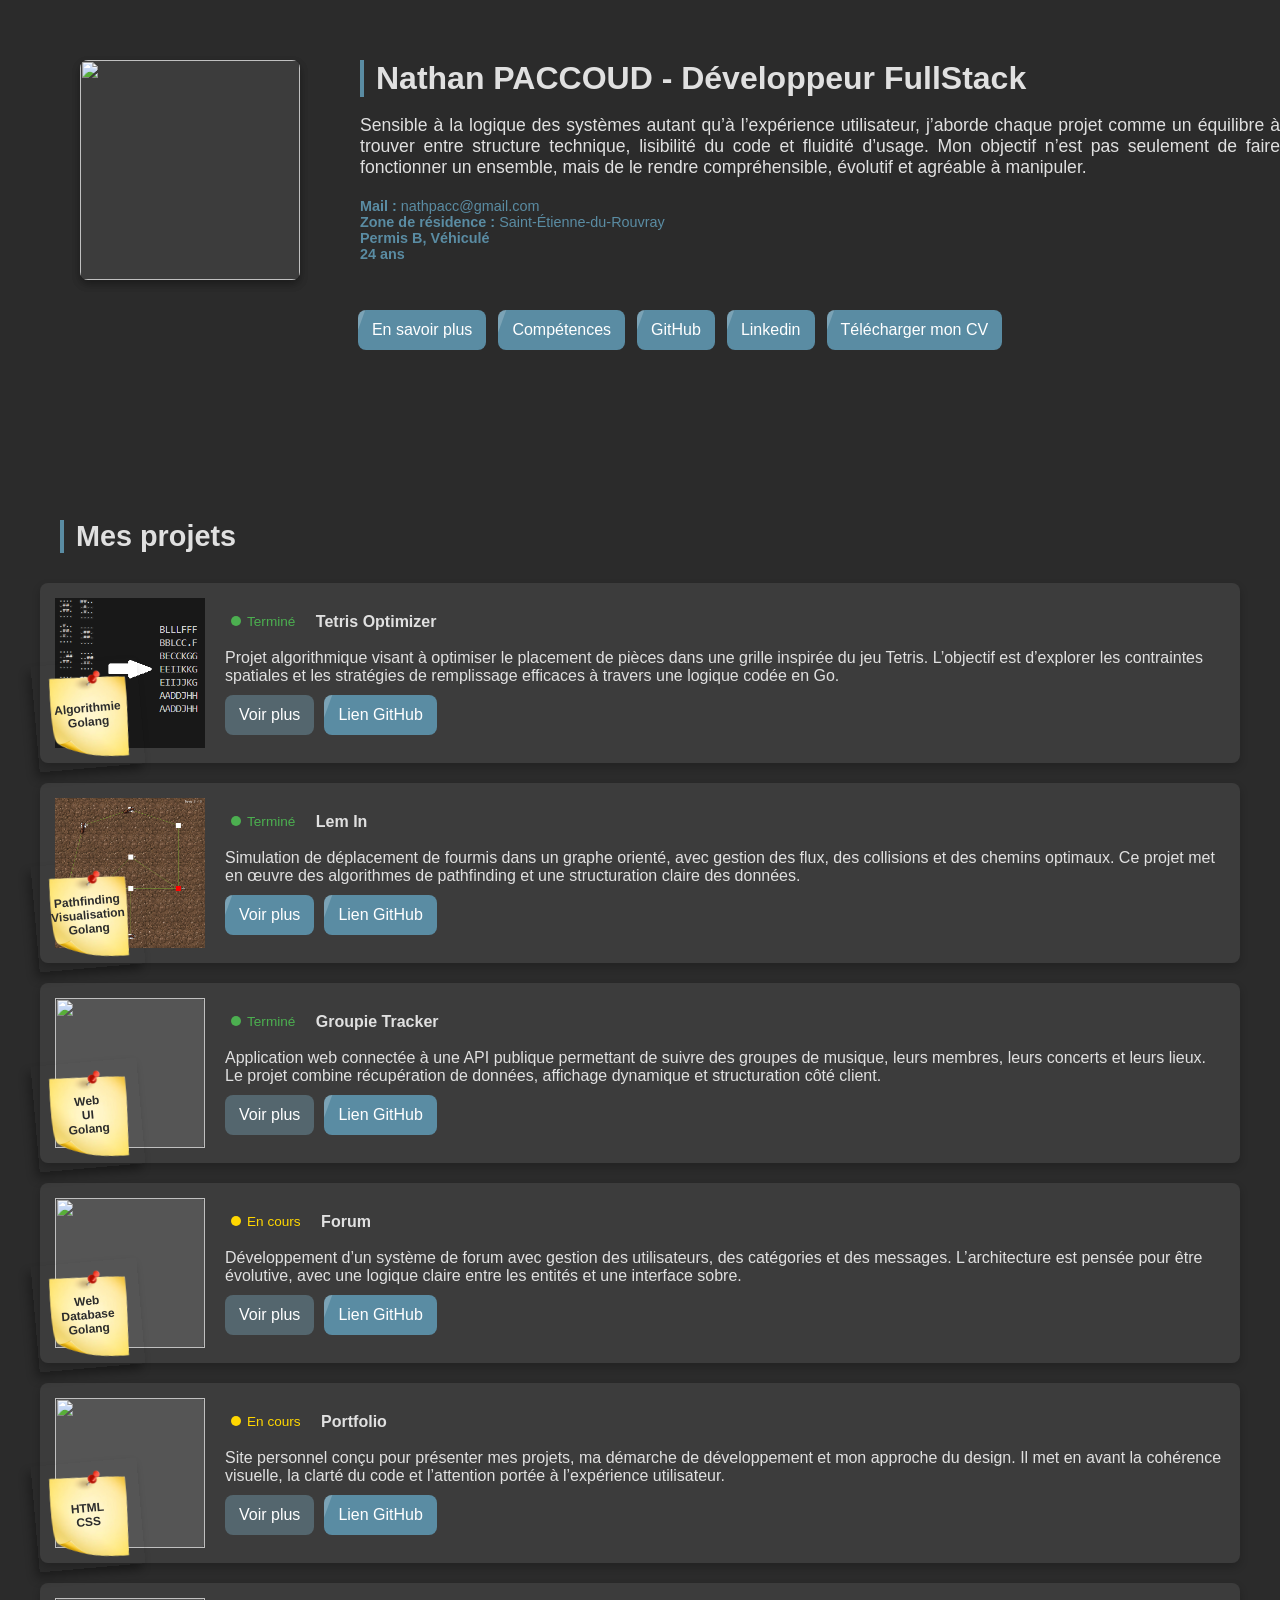
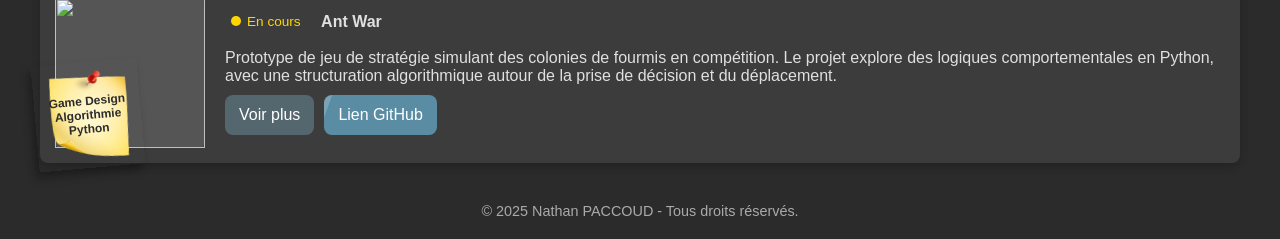
==== index.html @ f205e975 "Mooving index in root" ====
<!DOCTYPE html>
<html lang="fr">
<head>
  <meta charset="UTF-8" />
  <title>Portfolio</title>
  <link rel="stylesheet" href="static/styles/main.css" />
</head>
<body>
  <section class="presentation">
  <div class="presentation-container">
    <div class="photo"><img class="photo" src="static/assets/photo_profil.png"/></div>

    <div class="intro">
      <h1 class="intro-title">Nathan PACCOUD - Développeur FullStack</h1>
      <p class="intro-description"> Sensible à la logique des systèmes autant qu’à l’expérience utilisateur, j’aborde chaque projet comme un équilibre à trouver entre structure technique, lisibilité du code et fluidité d’usage. Mon objectif n’est pas seulement de faire fonctionner un ensemble, mais de le rendre compréhensible, évolutif et agréable à manipuler. </p>
    <div class="contact">
        <p><b>Mail :</b> nathpacc@gmail.com</p>
        <p><b>Zone de résidence :</b> Saint-Étienne-du-Rouvray</p>
        <p><b>Permis B, Véhiculé</b></p>
        <p><b>24 ans</b></p>
    </div>
    </div>
  </div>
  <div class="btn-group">
        <a href="templates/aboutme.html" class="nav-btn">En savoir plus</a>
        <a href="templates/skills.html" class="nav-btn">Compétences</a>
        <a href="https://github.com/NathPacc" class="github-btn" target="_blank">GitHub</a>
        <a href="https://www.linkedin.com/in/nathan-paccoud-96032936b" class="github-btn" target="_blank">Linkedin</a>
        <a href="static/assets/CV.pdf" download="CV-Nathan-PACCOUD.pdf" class="cv-btn" target="_blank">Télécharger mon CV</a>
      </div>
</section>

  <section class="project-list">
    <h2 class="section-title">Mes projets</h2>
    <div class="project-card">
      
      <div class="illustration">
        <img class="image" src="static/assets/tetris-optimizer.png"/>
        <div class="tag-note">
          <span class="tag"><b>Algorithmie</b></span>
          <span class="tag"><b>Golang</b></span>
        </div>
      </div>
      <div class="right-part">
        <div class="description">
          <span class="status-label finished">
            <span class="status-dot"></span> Terminé
          </span>
          <a class="title"><b>Tetris Optimizer</b></a><br><br>
          <a>Projet algorithmique visant à optimiser le placement de pièces dans une grille inspirée du jeu Tetris. L’objectif est d’explorer les contraintes spatiales et les stratégies de remplissage efficaces à travers une logique codée en Go.</a>
        </div>
        <div class="actions">
          <a href="templates/projects/tetris-optimizer.html" class="voir-plus disabled">Voir plus</a>
          <a href="#" class="github-link">Lien GitHub</a>
        </div>
      </div>
    </div>

    <div class="project-card">
      <div class="illustration">
        <img class="image" src="static/assets/lem-in.png"/>
        <div class="tag-note">
          <span class="tag"><b>Pathfinding</b></span>
          <span class="tag"><b>Visualisation</b></span>
          <span class="tag"><b>Golang</b></span>
        </div>
      </div>
      <div class="right-part">
        <div class="description">
          <span class="status-label finished">
            <span class="status-dot"></span> Terminé
          </span>
          <a class="title"><b>Lem In</b></a><br><br>
          <a>Simulation de déplacement de fourmis dans un graphe orienté, avec gestion des flux, des collisions et des chemins optimaux. Ce projet met en œuvre des algorithmes de pathfinding et une structuration claire des données.</a>
        </div>
        <div class="actions">
          <a href="templates/projects/lem-in.html" class="voir-plus">Voir plus</a>
          <a href="#" class="github-link">Lien GitHub</a>
        </div>
      </div>
    </div>

    <div class="project-card">
      <div class="illustration">
        <img class="image" src="static/assets/.png"/>
        <div class="tag-note">
          <span class="tag"><b>Web</b></span>
          <span class="tag"><b>UI</b></span>
          <span class="tag"><b>Golang</b></span>
        </div>
      </div>
      <div class="right-part">
        <div class="description">
          <span class="status-label finished">
            <span class="status-dot"></span> Terminé
          </span>
          <a class="title"><b>Groupie Tracker</b></a><br><br>
          <a>Application web connectée à une API publique permettant de suivre des groupes de musique, leurs membres, leurs concerts et leurs lieux. Le projet combine récupération de données, affichage dynamique et structuration côté client.</a>
        </div>
        <div class="actions">
          <a href="templates/projects/groupie-tracker.html" class="voir-plus disabled">Voir plus</a>
          <a href="#" class="github-link">Lien GitHub</a>
        </div>
      </div>
    </div>

    <div class="project-card">
      <div class="illustration">
        <img class="image" src="static/assets/.png"/>
        <div class="tag-note">
          <span class="tag"><b>Web</b></span>
          <span class="tag"><b>Database</b></span>
          <span class="tag"><b>Golang</b></span>
        </div>
      </div>
      <div class="right-part">
        <div class="description">
          <span class="status-label in-progress">
            <span class="status-dot"></span> En cours
          </span>
          <a class="title"><b>Forum</b></a><br><br>
          <a>Développement d’un système de forum avec gestion des utilisateurs, des catégories et des messages. L’architecture est pensée pour être évolutive, avec une logique claire entre les entités et une interface sobre.</a>
        </div>
        <div class="actions">
          <a href="templates/projects/forum.html" class="voir-plus disabled">Voir plus</a>
          <a href="#" class="github-link">Lien GitHub</a>
        </div>
      </div>
    </div>

    <div class="project-card">
      <div class="illustration">
        <img class="image" src="static/assets/.png"/>
        <div class="tag-note">
          <span class="tag"><b>HTML</b></span>
          <span class="tag"><b>CSS</b></span>
        </div>
      </div>
      <div class="right-part">
        <div class="description">
          <span class="status-label in-progress">
            <span class="status-dot"></span> En cours
          </span>
          <a class="title"><b>Portfolio</b></a><br><br>
          <a>Site personnel conçu pour présenter mes projets, ma démarche de développement et mon approche du design. Il met en avant la cohérence visuelle, la clarté du code et l’attention portée à l’expérience utilisateur.</a>
        </div>
        <div class="actions">
          <a href="templates/projects/forum.html" class="voir-plus disabled">Voir plus</a>
          <a href="#" class="github-link">Lien GitHub</a>
        </div>
      </div>
    </div>

    <div class="project-card">
      <div class="illustration">
        <img class="image" src="static/assets/.png"/>
        <div class="tag-note">
          <span class="tag"><b>Game Design</b></span>
          <span class="tag"><b>Algorithmie</b></span>
          <span class="tag"><b>Python</b></span>
        </div>
      </div>
      <div class="right-part">
        <div class="description">
          <span class="status-label in-progress">
            <span class="status-dot"></span> En cours
          </span>
          <a class="title"><b>Ant War</b></a><br><br>
          <a>Prototype de jeu de stratégie simulant des colonies de fourmis en compétition. Le projet explore des logiques comportementales en Python, avec une structuration algorithmique autour de la prise de décision et du déplacement.</a>
        </div>
        <div class="actions">
          <a href="templates/projects/ant-war.html" class="voir-plus disabled">Voir plus</a>
          <a href="#" class="github-link">Lien GitHub</a>
        </div>
      </div>
    </div>

  </section>
</body>
<script>
    document.querySelectorAll('.voir-plus.disabled').forEach(btn => {
    btn.addEventListener('click', e => e.preventDefault());
  });
</script>
</html>

  <footer>
    <p>© 2025 Nathan PACCOUD - Tous droits réservés.</p>
  </footer>
---- static/styles/main.css ----
:root {
  --bg-main: #2b2b2b;
  --bg-card: #3c3c3c;
  --text-main: #e0e0e0;
  --accent: #5a8ca3;
  --accent-hover: #4a7b91;
  --note-yellow: #fdf6a3;
  --shadow: rgba(0, 0, 0, 0.2);
  --radius: 8px;
  --font-main: 'Inter', sans-serif;
}

body {
  margin: 0;
  font-family: var(--font-main);
  background-color: var(--bg-main);
  color: var(--text-main);
}

/* Présentation */
.presentation {
  width: 100%;
  background-color: var(--bg-main);
  padding: 60px 40px;
}

.presentation-container {
  max-width: 1200px;
  margin: auto;
  display: flex;
  gap: 60px;
  align-items: flex-start;
  flex-wrap: wrap;
}

.photo {
  width: 220px;
  height: 220px;
  background-color: var(--bg-card);
  border-radius: var(--radius);
  box-shadow: 0 4px 8px var(--shadow);
  display: flex;
  align-items: center;
  justify-content: center;
  font-weight: 600;
  color: var(--text-main);
  flex-shrink: 0;
}

.intro {
  flex: 1;
  min-width: 300px;
}

.intro-title {
  margin-top: 0;
  font-size: 2rem;
  margin-bottom: 10px;
  border-left: 4px solid var(--accent);
  padding-left: 12px;
  color: var(--text-main);
}

.intro-description {
  font-size: 1.1rem;
  margin-bottom: 20px;
  color: var(--text-main);
  text-align: justify;
}

.contact{
  font-size: 0.9rem;
  width: 75%;
  color: var(--accent);
  display: flex;
  flex-direction: column;
  justify-content: space-between;
  gap: 0;
}

.contact p{
  margin: 0;
}

.btn-group {
  display: flex;
  flex-wrap: wrap;
  gap: 12px;
  padding: 30px;
  justify-content: center;
}

/* Boutons */
.nav-btn,
.github-btn,
.cv-btn,
.voir-plus,
.github-link,
.home {
  display: inline-flex;
  align-items: center;
  justify-content: center;
  height: 40px;
  padding: 0 14px;
  background-color: var(--accent);
  color: white;
  text-decoration: none;
  border-radius: var(--radius);
  font-weight: 500;
  box-sizing: border-box;
  overflow: hidden;
  transition: background-color 0.3s ease;
  position: relative;
}

/* Effet de brillance */
.nav-btn::after,
.github-btn::after,
.cv-btn::after,
.voir-plus::after,
.github-link::after,
.home::after {
  content: "";
  position: absolute;
  top: 0;
  left: -100%;
  width: 100%;
  height: 100%;
  background: rgba(255,255,255,0.2);
  transform: skewX(-20deg);
  transition: left 0.4s ease;
}

.nav-btn:hover::after,
.github-btn:hover::after,
.cv-btn:hover::after,
.voir-plus:hover::after,
.github-link:hover::after,
.home:hover::after {
  left: 100%;
}

.nav-btn:hover,
.github-btn:hover,
.cv-btn:hover,
.voir-plus:hover,
.github-link:hover,
.home:hover {
  background-color: var(--accent-hover);
}

/* Bouton retour */
.home {
  position: absolute;
  top: 10px; /* décalé du haut */
  left: -10px;
  z-index: 10;
  height: 35px;
  padding: 8px 14px;
  background-color: #5a8ca3; /* bleu-gris doux */
  color: white;
  text-decoration: none;
  align-items: center;
  line-height: 1; 
  border-radius: 8px;
  font-weight: 500;
  text-align: center;
  box-sizing: border-box;
  overflow: hidden;
  transition: background-color 0.3s ease;
}

/* Liste de projets */
.project-list {
  display: flex;
  flex-direction: column;
  gap: 20px;
  margin: 40px;
}

/* Carte projet */
.project-card {
  background-color: var(--bg-card);
  box-shadow: 0 4px 8px var(--shadow);
  border-radius: var(--radius);
  display: flex;
  padding: 15px;
  gap: 20px;
  align-items: center;
  position: relative;
  transition: transform 0.3s ease, box-shadow 0.3s ease;
}

.project-card:hover {
  transform: translateY(-4px);
  box-shadow: 0 6px 12px var(--shadow);
}

.illustration {
  width: 150px;
  height: 150px;
  border-radius: 6px;
  overflow: visible;
  position: relative;
  background-color: #555;
  flex-shrink: 0;
}

.image {
  width: 100%;
  height: 100%;
  object-fit: cover;
}

.right-part {
  display: flex;
  flex-direction: column;
  gap: 10px;
  flex: 1;
}

.actions {
  display: flex;
  gap: 10px;
}

/* Sticky note */
.tag-note {
  position: absolute;
  bottom: -20px;
  left: -20px;
  width: 90px;
  height: 90px;
  background-image: url('../assets/postit.png');
  background-size: cover;
  background-repeat: no-repeat;
  padding: 8px;
  font-size: 0.75rem;
  box-shadow: -4px 6px 10px rgba(0,0,0,0.3);
  transform: rotateZ(-5deg);
  z-index: 5;
  display: flex;
  flex-direction: column;
  justify-content: center;
  align-items: center;
  color: #2c2c2c;
  transition: transform 0.3s ease, box-shadow 0.3s ease;
}

.tag-note:hover {
  transform: rotateZ(-3deg) translateY(-4px);
  box-shadow: -6px 10px 14px rgba(0,0,0,0.35);
}

/* Section titre */
.section-title {
  font-size: 1.8rem;
  font-weight: 600;
  margin: 40px 20px 10px;
  color: var(--text-main);
  border-left: 4px solid var(--accent);
  padding-left: 12px;
}

/* Détail projet */
.right-panel,
.project-detail {
  background-color: var(--bg-card);
}

.illustration-large {
  height: 200px;
  z-index: 1;
  display: flex;
  background-color: #444;
  margin-bottom: 20px;
  justify-content: center;
}

.image-large {
  height: 200px;
}

.details {
  padding: 15px;
  display: flex;
  gap: 10px;
}

.general {
  width: 33%;
}

.right-column {
  width: 100%;
  display: flex;
  flex-direction: column;
}

.right-column > div,
.general {
  margin-bottom: 15px;
  background-color: #2f2f2f;
  padding: 10px;
  border-radius: var(--radius);
}

/* Animation */
.fade-in {
  opacity: 0;
  transform: translateY(20px);
  animation: fadeInUp 0.6s ease forwards;
}

@keyframes fadeInUp {
  to {
    opacity: 1;
    transform: translateY(0);
  }
}

/* Pied de page */
footer {
  text-align: center;
  font-size: 0.9rem;
  color: #aaa;
  margin: 40px 0 20px;
}

/* Responsive */
@media (max-width: 768px) {
  .presentation-container {
    flex-direction: column;
    align-items: center;
    text-align: center;
  }

  .btn-group {
    justify-content: center;
  }

  .project-card {
    flex-direction: column;
    align-items: flex-start;
  }

  .illustration {
    width: 100%;
    height: auto;
  }

  .details {
    flex-direction: column;
  }

  .general {
    width: 100%;
  }
}

.status-label {
  display: inline-flex;
  align-items: center;
  font-size: 0.85rem;
  font-weight: 500;
  margin-right: 10px;
  border-radius: 4px;
  padding: 2px 6px;
  background-color: transparent;
  color: inherit;
}

.status-dot {
  width: 10px;
  height: 10px;
  border-radius: 50%;
  margin-right: 6px;
}

/* Couleurs par statut */
.finished {
  color: #4CAF50;
}

.finished .status-dot {
  background-color: #4CAF50;
}

.in-progress {
  color: #FFD700;
}

.in-progress .status-dot {
  background-color: #FFD700;
}

.voir-plus.disabled {
  position: relative;
  cursor: not-allowed;
  overflow: visible;
  background-color: #54666e;;
}

.voir-plus.disabled span {
  opacity: 0.6;
}

.voir-plus.disabled::before {
  content: "Page en cours de création";
  position: absolute;
  top: -36px;
  left: 50%;
  transform: translateX(-50%);
  background-color: orange;
  color: white;
  padding: 6px 10px;
  border-radius: 4px;
  font-size: 0.8rem;
  white-space: nowrap;
  display: flex;
  align-items: center;
  justify-content: center;
  opacity: 0;
  transition: opacity 0.2s ease;
  pointer-events: none;
  z-index: 20; /* au-dessus de tout */
}

.voir-plus.disabled::after {
  display: none;
}

.voir-plus.disabled:hover::before {
  opacity: 1;
}

.voir-plus:not(.disabled):hover::after {
  left: 100%;
}

.voir-plus::after {
  content: "";
  position: absolute;
  top: 0;
  left: -100%;
  width: 100%;
  height: 100%;
  background: rgba(255,255,255,0.2);
  transform: skewX(-20deg);
  transition: left 0.4s ease;
}
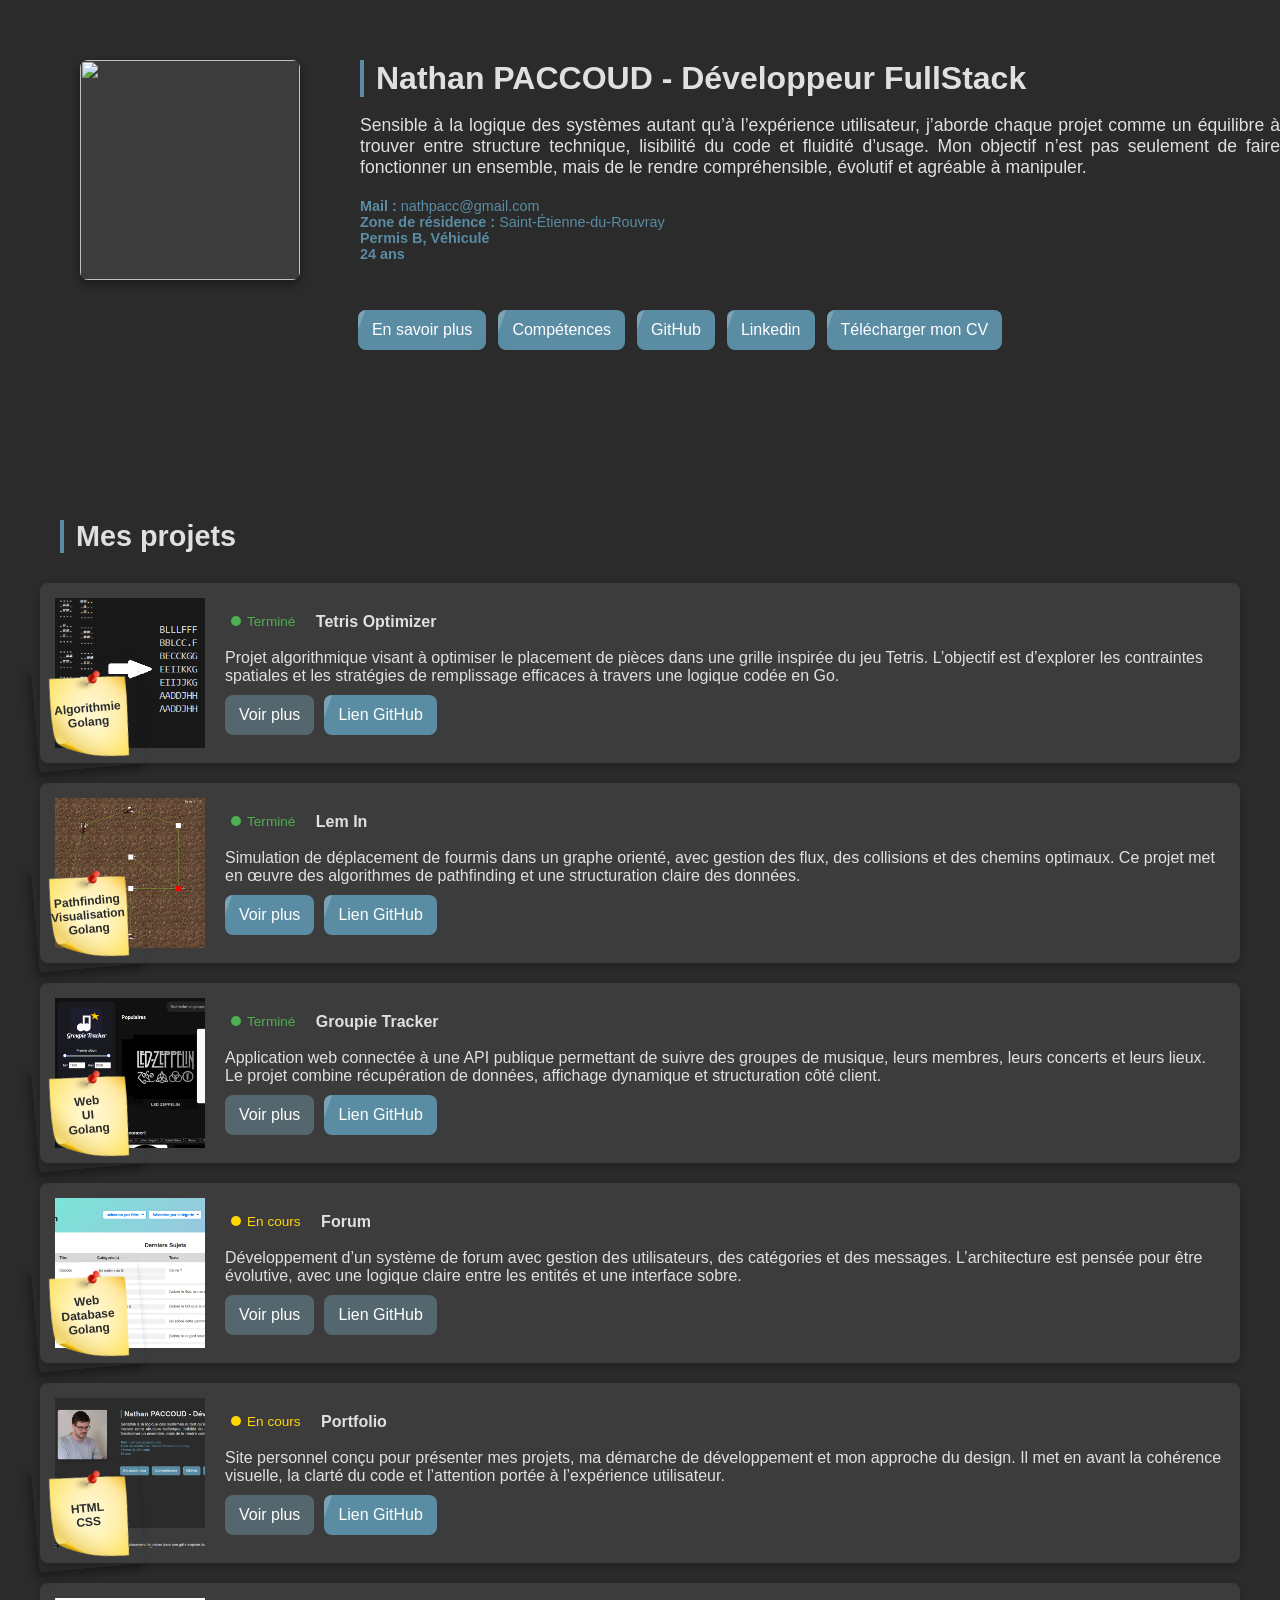
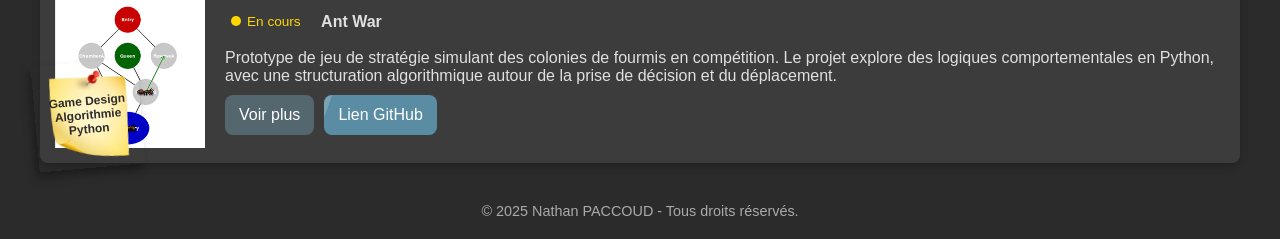
==== commit b59f72f2: "Adding illustrations" ====
--- a/index.html
+++ b/index.html
@@ -2,7 +2,9 @@
 <html lang="fr">
 <head>
   <meta charset="UTF-8" />
-  <title>Portfolio</title>
+  <title>Nathan PACCOUD</title>
+  <link rel="icon" type="image/png" href="static/assets/favicon.png">
+
   <link rel="stylesheet" href="static/styles/main.css" />
 </head>
 <body>
@@ -51,7 +53,7 @@
         </div>
         <div class="actions">
           <a href="templates/projects/tetris-optimizer.html" class="voir-plus disabled">Voir plus</a>
-          <a href="#" class="github-link">Lien GitHub</a>
+          <a href="https://github.com/NathPacc/tetris-optimizer" class="github-link">Lien GitHub</a>
         </div>
       </div>
     </div>
@@ -75,14 +77,14 @@
         </div>
         <div class="actions">
           <a href="templates/projects/lem-in.html" class="voir-plus">Voir plus</a>
-          <a href="#" class="github-link">Lien GitHub</a>
+          <a href="https://github.com/NathPacc/lem-in" class="github-link">Lien GitHub</a>
         </div>
       </div>
     </div>
 
     <div class="project-card">
       <div class="illustration">
-        <img class="image" src="static/assets/.png"/>
+        <img class="image" src="static/assets/groupie-tracker.png"/>
         <div class="tag-note">
           <span class="tag"><b>Web</b></span>
           <span class="tag"><b>UI</b></span>
@@ -99,14 +101,14 @@
         </div>
         <div class="actions">
           <a href="templates/projects/groupie-tracker.html" class="voir-plus disabled">Voir plus</a>
-          <a href="#" class="github-link">Lien GitHub</a>
+          <a href="https://github.com/MDDiallo9/groupie-tracker" class="github-link">Lien GitHub</a>
         </div>
       </div>
     </div>
 
     <div class="project-card">
       <div class="illustration">
-        <img class="image" src="static/assets/.png"/>
+        <img class="image" src="static/assets/forum.png"/>
         <div class="tag-note">
           <span class="tag"><b>Web</b></span>
           <span class="tag"><b>Database</b></span>
@@ -123,14 +125,14 @@
         </div>
         <div class="actions">
           <a href="templates/projects/forum.html" class="voir-plus disabled">Voir plus</a>
-          <a href="#" class="github-link">Lien GitHub</a>
+          <a href="#" class="voir-plus disabled">Lien GitHub</a>
         </div>
       </div>
     </div>
 
     <div class="project-card">
       <div class="illustration">
-        <img class="image" src="static/assets/.png"/>
+        <img class="image" src="static/assets/portfolio.png"/>
         <div class="tag-note">
           <span class="tag"><b>HTML</b></span>
           <span class="tag"><b>CSS</b></span>
@@ -146,14 +148,14 @@
         </div>
         <div class="actions">
           <a href="templates/projects/forum.html" class="voir-plus disabled">Voir plus</a>
-          <a href="#" class="github-link">Lien GitHub</a>
+          <a href="https://github.com/NathPacc/portfolio" class="github-link">Lien GitHub</a>
         </div>
       </div>
     </div>
 
     <div class="project-card">
       <div class="illustration">
-        <img class="image" src="static/assets/.png"/>
+        <img class="image" src="static/assets/ant-war.png"/>
         <div class="tag-note">
           <span class="tag"><b>Game Design</b></span>
           <span class="tag"><b>Algorithmie</b></span>
@@ -170,7 +172,7 @@
         </div>
         <div class="actions">
           <a href="templates/projects/ant-war.html" class="voir-plus disabled">Voir plus</a>
-          <a href="#" class="github-link">Lien GitHub</a>
+          <a href="https://github.com/NathPacc/ant-war" class="github-link">Lien GitHub</a>
         </div>
       </div>
     </div>
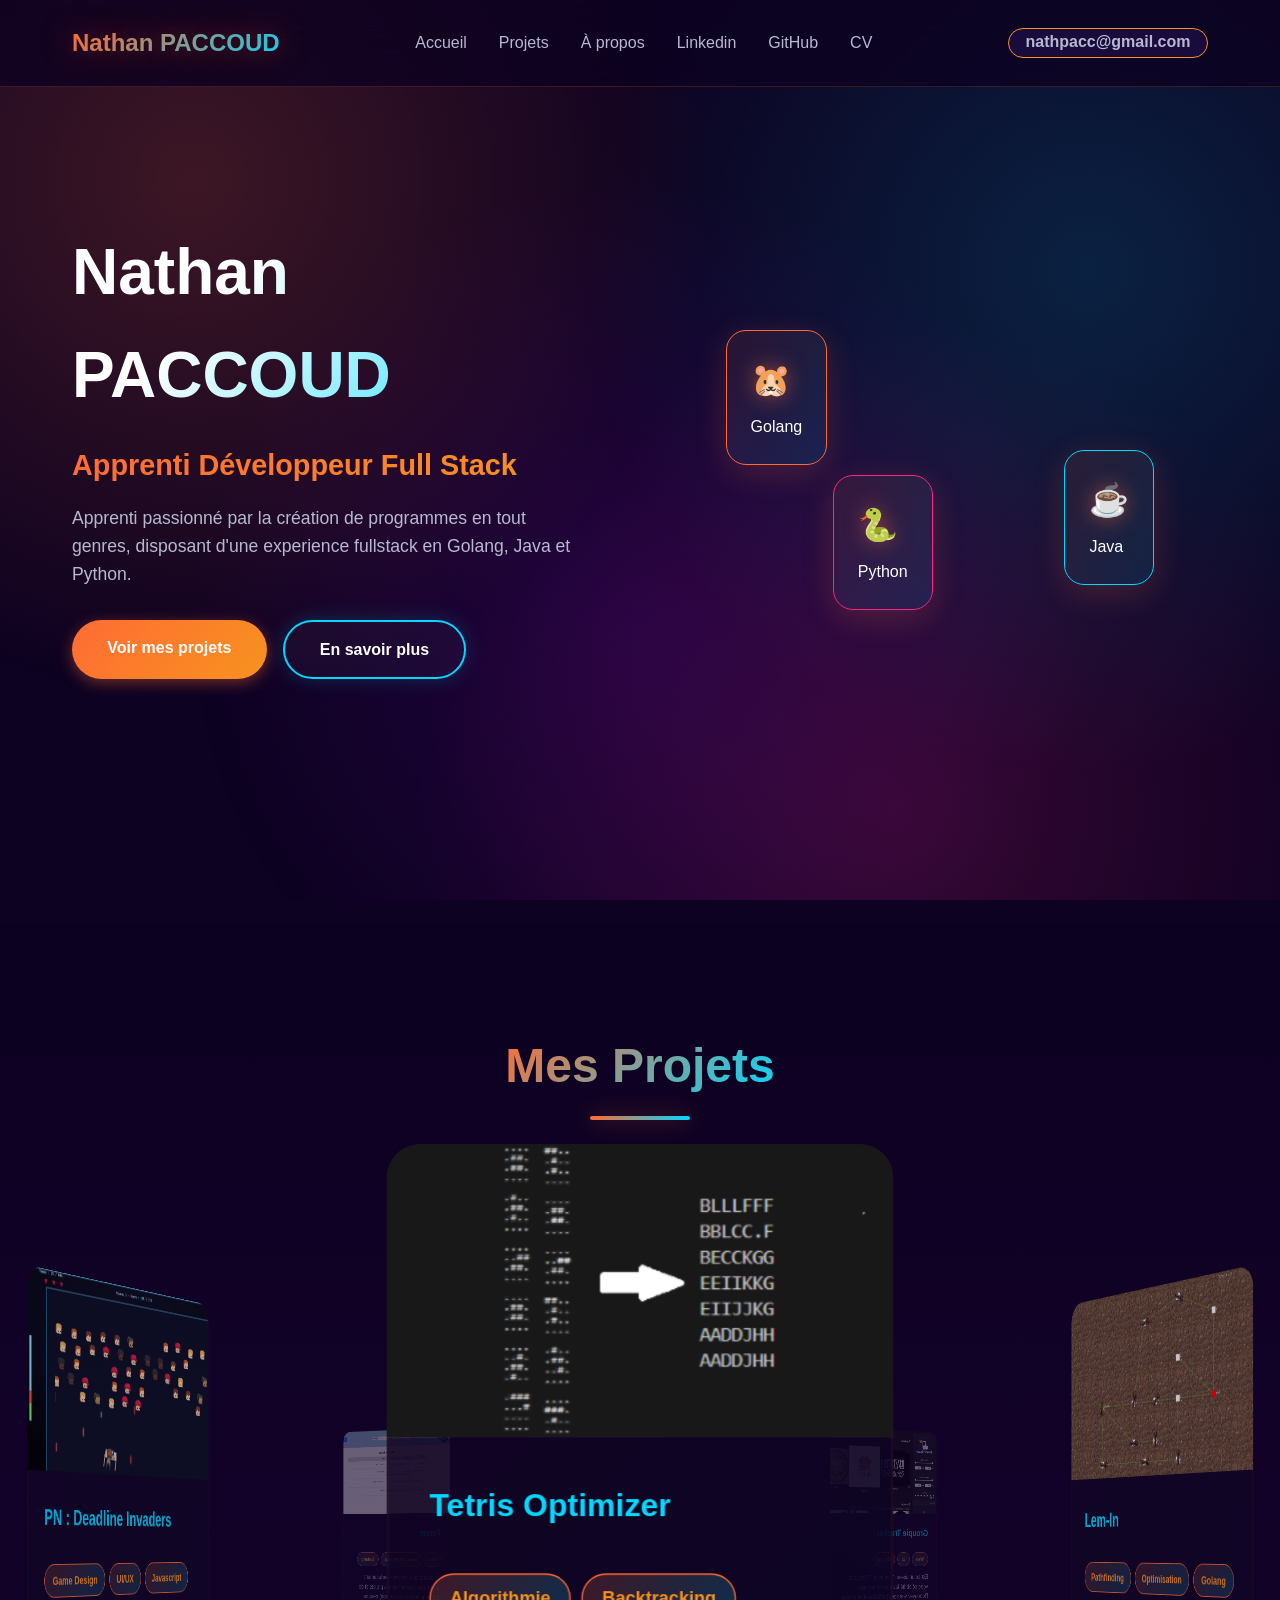
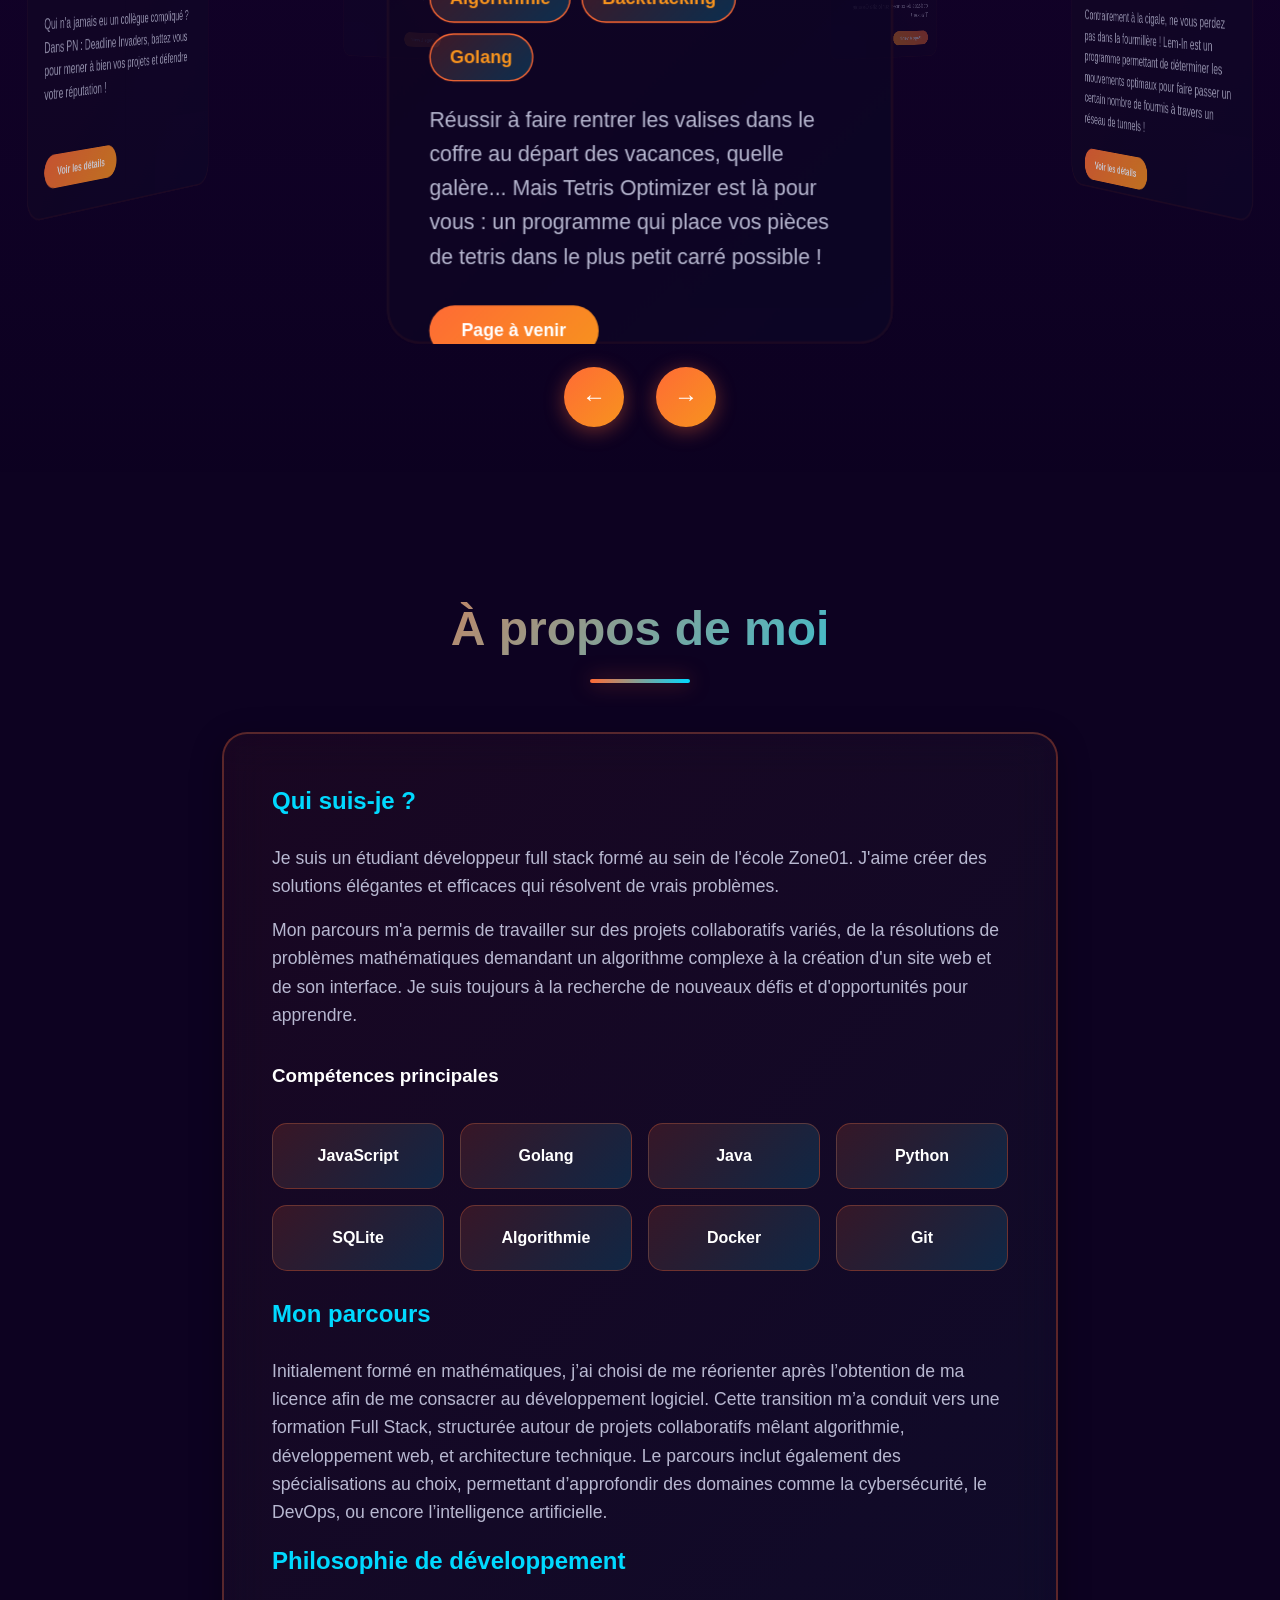
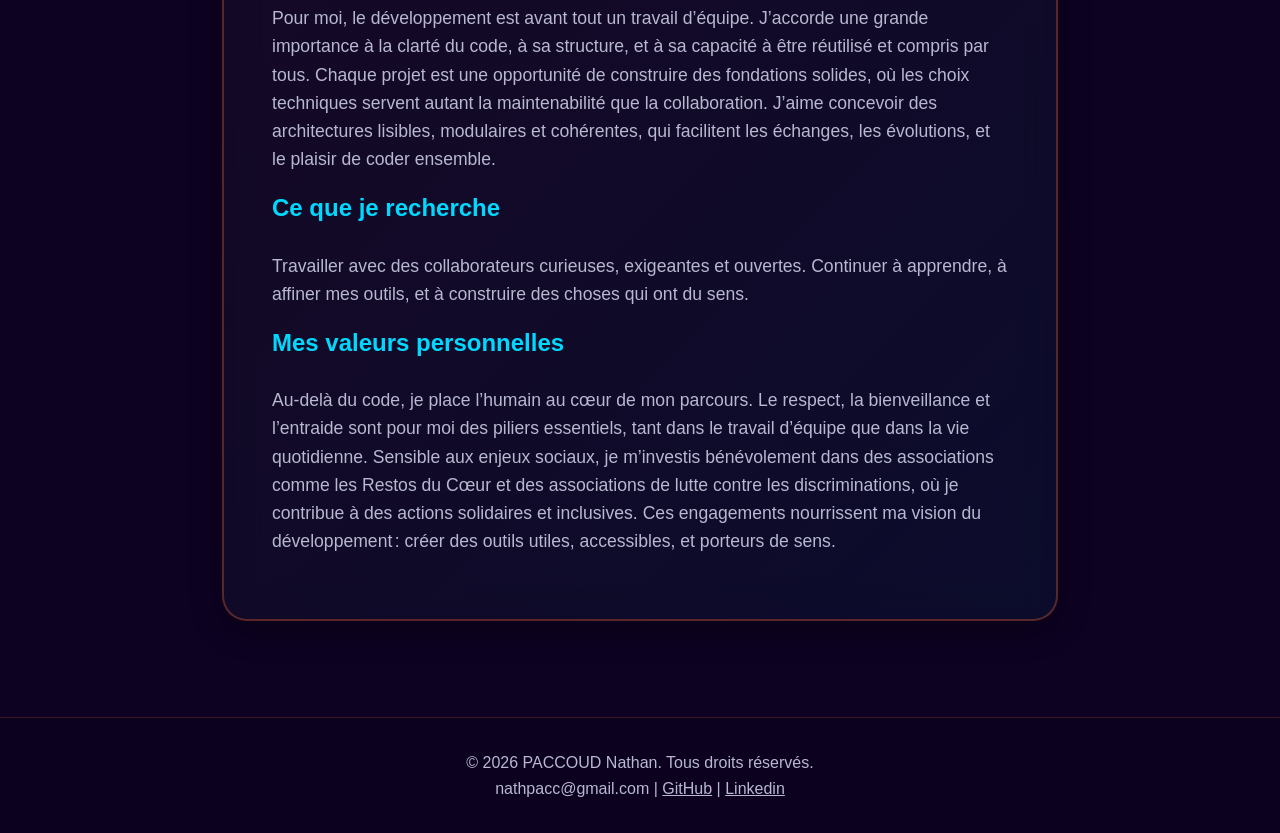
==== commit e66bf3cd: "First Commit" ====
--- a/index.html
+++ b/index.html
@@ -1,191 +1,588 @@
 <!DOCTYPE html>
 <html lang="fr">
-<head>
-  <meta charset="UTF-8" />
-  <title>Nathan PACCOUD</title>
-  <link rel="icon" type="image/png" href="static/assets/favicon.png">
-
-  <link rel="stylesheet" href="static/styles/main.css" />
-</head>
-<body>
-  <section class="presentation">
-  <div class="presentation-container">
-    <div class="photo"><img class="photo" src="static/assets/photo_profil.png"/></div>
-
-    <div class="intro">
-      <h1 class="intro-title">Nathan PACCOUD - Développeur FullStack</h1>
-      <p class="intro-description"> Sensible à la logique des systèmes autant qu’à l’expérience utilisateur, j’aborde chaque projet comme un équilibre à trouver entre structure technique, lisibilité du code et fluidité d’usage. Mon objectif n’est pas seulement de faire fonctionner un ensemble, mais de le rendre compréhensible, évolutif et agréable à manipuler. </p>
-    <div class="contact">
-        <p><b>Mail :</b> nathpacc@gmail.com</p>
-        <p><b>Zone de résidence :</b> Saint-Étienne-du-Rouvray</p>
-        <p><b>Permis B, Véhiculé</b></p>
-        <p><b>24 ans</b></p>
+  <head>
+    <meta charset="UTF-8" />
+    <meta name="viewport" content="width=device-width, initial-scale=1.0" />
+    <title>Nathan PACCOUD - Apprenti Développeur Full Stack</title>
+    <link rel="icon" type="image/png" href="assets/favicon.png" />
+    <link rel="stylesheet" href="style.css" />
+  </head>
+  <body>
+    <div class="bg-gradient"></div>
+
+    <nav>
+      <div class="container">
+        <a href="#home" id="logo" class="nav-link">Nathan PACCOUD</a>
+        <ul>
+          <li><a href="#home" class="nav-link">Accueil</a></li>
+          <li><a href="#projects" class="nav-link">Projets</a></li>
+          <li><a href="#about" class="nav-link">À propos</a></li>
+          <li>
+            <a
+              href="https://www.linkedin.com/in/nathan-paccoud-96032936b"
+              target="_blank"
+              >Linkedin</a
+            >
+          </li>
+          <li>
+            <a href="https://github.com/NathPacc" target="_blank">GitHub</a>
+          </li>
+          <li><a href="assets/CV.pdf" download>CV</a></li>
+        </ul>
+        <p id="mail"><b>nathpacc@gmail.com</b></p>
+      </div>
+    </nav>
+
+    <!-- HOME PAGE -->
+    <div id="main-content">
+      <section id="home">
+        <div class="container">
+          <div class="hero-content">
+            <div class="hero-text">
+              <h1>Nathan PACCOUD</h1>
+              <p class="subtitle">Apprenti Développeur Full Stack</p>
+              <p>
+                Apprenti passionné par la création de programmes en tout genres,
+                disposant d'une experience fullstack en Golang, Java et Python.
+              </p>
+              <div class="cta-buttons">
+                <a href="#projects" class="btn btn-primary">Voir mes projets</a>
+                <a href="#about" class="btn btn-secondary">En savoir plus</a>
+              </div>
+            </div>
+            <div class="hero-visual">
+              <div class="floating-card">
+                <div class="tech-icon">🐹</div>
+                <div>Golang</div>
+              </div>
+              <div class="floating-card">
+                <div class="tech-icon">☕</div>
+                <div>Java</div>
+              </div>
+              <div class="floating-card">
+                <div class="tech-icon">🐍</div>
+                <div>Python</div>
+              </div>
+            </div>
+          </div>
+        </div>
+      </section>
+
+      <section id="projects">
+        <div class="container">
+          <h2 class="section-title">Mes Projets</h2>
+          <div class="carousel-container">
+            <div class="carousel">
+              <!-- PROJECT 1 -->
+              <div class="project-card" data-project="1">
+                <div class="project-image">
+                  <img src="assets/images/tetris-optimizer.png" />
+                </div>
+                <div class="project-content">
+                  <h3>Tetris Optimizer</h3>
+                  <div class="project-tags">
+                    <span class="tag">Algorithmie</span>
+                    <span class="tag">Backtracking</span>
+                    <span class="tag">Golang</span>
+                  </div>
+                  <p>
+                    Réussir à faire rentrer les valises dans le coffre au départ
+                    des vacances, quelle galère... Mais Tetris Optimizer est là
+                    pour vous : un programme qui place vos pièces de tetris dans
+                    le plus petit carré possible !
+                  </p>
+                  <button class="btn-details">Page à venir</button>
+                </div>
+              </div>
+
+              <!-- PROJECT 2 -->
+              <div class="project-card" data-project="2">
+                <div class="project-image">
+                  <img src="assets/images/lem-in.png" />
+                </div>
+                <div class="project-content">
+                  <h3>Lem-In</h3>
+                  <div class="project-tags">
+                    <span class="tag">Pathfinding</span>
+                    <span class="tag">Optimisation</span>
+                    <span class="tag">Golang</span>
+                  </div>
+                  <p>
+                    Contrairement à la cigale, ne vous perdez pas dans la
+                    fourmillère ! Lem-In est un programme permettant de
+                    déterminer les mouvements optimaux pour faire passer un
+                    certain nombre de fourmis à travers un réseau de tunnels !
+                  </p>
+                  <button class="btn-details">Voir les détails</button>
+                </div>
+              </div>
+
+              <!-- PROJECT 3 -->
+              <div class="project-card" data-project="3">
+                <div class="project-image">
+                  <img src="assets/images/groupie-tracker.png" />
+                </div>
+                <div class="project-content">
+                  <h3>Groupie Tracker</h3>
+                  <div class="project-tags">
+                    <span class="tag">Web</span>
+                    <span class="tag">UI</span>
+                    <span class="tag">Golang</span>
+                  </div>
+                  <p>
+                    Est-ce un oiseau ? Un avion ? Non, c'est votre célébrité
+                    favorite : Superman ! Retrouvez vos stars préférées et leurs
+                    lieux et dates de concert sur le site Groupie Tracker !
+                  </p>
+                  <button class="btn-details">Page à venir</button>
+                </div>
+              </div>
+
+              <!-- PROJECT 4 -->
+              <div class="project-card" data-project="4">
+                <div class="project-image">
+                  <img src="assets/images/forum.png" />
+                </div>
+                <div class="project-content">
+                  <h3>Forum</h3>
+                  <div class="project-tags">
+                    <span class="tag">Web</span>
+                    <span class="tag">Base de Données</span>
+                    <span class="tag">Golang</span>
+                  </div>
+                  <p>
+                    Un espace de discussion parfaitement adapté pour discuter de
+                    nos projets et de tout ce qui fonctionne (ou non) dedans.
+                  </p>
+                  <button class="btn-details">Page à venir</button>
+                </div>
+              </div>
+
+              <!-- PROJECT 5 -->
+              <div class="project-card" data-project="5">
+                <div class="project-image">
+                  <img src="assets/images/pn.png" />
+                </div>
+                <div class="project-content">
+                  <h3>PN : Deadline Invaders</h3>
+                  <div class="project-tags">
+                    <span class="tag">Game Design</span>
+                    <span class="tag">UI/UX</span>
+                    <span class="tag">Javascript</span>
+                  </div>
+                  <p>
+                    Qui n'a jamais eu un collègue compliqué ? Dans PN : Deadline
+                    Invaders, battez vous pour mener à bien vos projets et
+                    défendre votre réputation !
+                  </p>
+                  <button class="btn-details">Voir les détails</button>
+                </div>
+              </div>
+            </div>
+            <div class="carousel-controls">
+              <button class="carousel-btn prev">←</button>
+              <button class="carousel-btn next">→</button>
+            </div>
+          </div>
+        </div>
+      </section>
+
+      <section id="about">
+        <div class="container">
+          <h2 class="section-title">À propos de moi</h2>
+          <div class="about-content">
+            <h2>Qui suis-je ?</h2>
+            <p>
+              Je suis un étudiant développeur full stack formé au sein de
+              l'école Zone01. J'aime créer des solutions élégantes et efficaces
+              qui résolvent de vrais problèmes.
+            </p>
+            <p>
+              Mon parcours m'a permis de travailler sur des projets
+              collaboratifs variés, de la résolutions de problèmes mathématiques
+              demandant un algorithme complexe à la création d'un site web et de
+              son interface. Je suis toujours à la recherche de nouveaux défis
+              et d'opportunités pour apprendre.
+            </p>
+
+            <h3 style="margin-top: 2rem; margin-bottom: 1rem">
+              Compétences principales
+            </h3>
+            <div class="skills-list">
+              <div class="skill-item">JavaScript</div>
+              <div class="skill-item">Golang</div>
+              <div class="skill-item">Java</div>
+              <div class="skill-item">Python</div>
+              <div class="skill-item">SQLite</div>
+              <div class="skill-item">Algorithmie</div>
+              <div class="skill-item">Docker</div>
+              <div class="skill-item">Git</div>
+            </div>
+            <h2>Mon parcours</h2>
+            <p>
+              Initialement formé en mathématiques, j’ai choisi de me réorienter
+              après l’obtention de ma licence afin de me consacrer au
+              développement logiciel. Cette transition m’a conduit vers une
+              formation Full Stack, structurée autour de projets collaboratifs
+              mêlant algorithmie, développement web, et architecture technique.
+              Le parcours inclut également des spécialisations au choix,
+              permettant d’approfondir des domaines comme la cybersécurité, le
+              DevOps, ou encore l’intelligence artificielle.
+            </p>
+            <h2>Philosophie de développement</h2>
+            <p>
+              Pour moi, le développement est avant tout un travail d’équipe.
+              J’accorde une grande importance à la clarté du code, à sa
+              structure, et à sa capacité à être réutilisé et compris par tous.
+              Chaque projet est une opportunité de construire des fondations
+              solides, où les choix techniques servent autant la maintenabilité
+              que la collaboration. J’aime concevoir des architectures lisibles,
+              modulaires et cohérentes, qui facilitent les échanges, les
+              évolutions, et le plaisir de coder ensemble.
+            </p>
+            <h2>Ce que je recherche</h2>
+            <p>
+              Travailler avec des collaborateurs curieuses, exigeantes et
+              ouvertes. Continuer à apprendre, à affiner mes outils, et à
+              construire des choses qui ont du sens.
+            </p>
+            <h2>Mes valeurs personnelles</h2>
+            <p>
+              Au-delà du code, je place l’humain au cœur de mon parcours. Le
+              respect, la bienveillance et l’entraide sont pour moi des piliers
+              essentiels, tant dans le travail d’équipe que dans la vie
+              quotidienne. Sensible aux enjeux sociaux, je m’investis
+              bénévolement dans des associations comme les Restos du Cœur et des
+              associations de lutte contre les discriminations, où je contribue
+              à des actions solidaires et inclusives. Ces engagements
+              nourrissent ma vision du développement : créer des outils utiles,
+              accessibles, et porteurs de sens.
+            </p>
+          </div>
+        </div>
+      </section>
     </div>
+
+    <!-- PROJECT DETAIL PAGES -->
+    <div id="project-1" class="project-detail">
+      <div class="container">
+        <a href="#projects" class="back-btn">← Retour aux projets</a>
+        <div class="project-header">
+          <h1>Tetris Optimizer</h1>
+          <div class="project-tags">
+            <span class="tag">Algorithmie</span>
+            <span class="tag">Backtracking</span>
+            <span class="tag">Golang</span>
+          </div>
+        </div>
+        <div class="project-detail-content">
+          <div class="project-detail-image">
+            <img src="assets/images/tetris-optimizer-big.png" />
+          </div>
+
+          <div class="detail-section">
+            <h3>Vue d'ensemble</h3>
+            <p></p>
+          </div>
+          <div class="detail-section">
+            <h3>Captures d'écran</h3>
+            <div class="screenshots-gallery">
+              <div class="screenshot-item">
+                <img
+                  src="assets/images/screenshots/tetris-optimizer/result.png"
+                  alt="Screenshot 1"
+                />
+              </div>
+            </div>
+          </div>
+
+          <div class="detail-section">
+            <a
+              href="https://github.com/NathPacc/tetris-optimizer"
+              class="btn btn-primary"
+              target="_blank"
+              >Voir le code</a
+            >
+          </div>
+        </div>
+      </div>
     </div>
-  </div>
-  <div class="btn-group">
-        <a href="templates/aboutme.html" class="nav-btn">En savoir plus</a>
-        <a href="templates/skills.html" class="nav-btn">Compétences</a>
-        <a href="https://github.com/NathPacc" class="github-btn" target="_blank">GitHub</a>
-        <a href="https://www.linkedin.com/in/nathan-paccoud-96032936b" class="github-btn" target="_blank">Linkedin</a>
-        <a href="static/assets/CV.pdf" download="CV-Nathan-PACCOUD.pdf" class="cv-btn" target="_blank">Télécharger mon CV</a>
-      </div>
-</section>
-
-  <section class="project-list">
-    <h2 class="section-title">Mes projets</h2>
-    <div class="project-card">
-      
-      <div class="illustration">
-        <img class="image" src="static/assets/tetris-optimizer.png"/>
-        <div class="tag-note">
-          <span class="tag"><b>Algorithmie</b></span>
-          <span class="tag"><b>Golang</b></span>
-        </div>
-      </div>
-      <div class="right-part">
-        <div class="description">
-          <span class="status-label finished">
-            <span class="status-dot"></span> Terminé
-          </span>
-          <a class="title"><b>Tetris Optimizer</b></a><br><br>
-          <a>Projet algorithmique visant à optimiser le placement de pièces dans une grille inspirée du jeu Tetris. L’objectif est d’explorer les contraintes spatiales et les stratégies de remplissage efficaces à travers une logique codée en Go.</a>
-        </div>
-        <div class="actions">
-          <a href="templates/projects/tetris-optimizer.html" class="voir-plus disabled">Voir plus</a>
-          <a href="https://github.com/NathPacc/tetris-optimizer" class="github-link">Lien GitHub</a>
+
+    <div id="project-2" class="project-detail">
+      <div class="container">
+        <a href="#projects" class="back-btn">← Retour aux projets</a>
+        <div class="project-header">
+          <h1>Lem-In</h1>
+          <div class="project-tags">
+            <span class="tag">Pathfinding</span>
+            <span class="tag">Optimisation</span>
+            <span class="tag">Golang</span>
+          </div>
+        </div>
+        <div class="project-detail-content">
+          <div class="project-detail-image"></div>
+          <div class="detail-section">
+            <h3>Vue d'ensemble</h3>
+            <p>
+              Dans Lem-In, l'objectif est de faire passer un nombre défini de
+              fourmis à travers une fourmillière le plus rapidement possible.
+              Les données (nombre de fourmis et agencement de la fourmillère)
+              sont transmises à travers un document texte que le logiciel doit
+              interpréter. Il doit ainsi vérifier que les données sont
+              correcter, puis proposer une résolution pour permettre à
+              l'ensemble des fourmis d'atteindre la dernière salle, sachant
+              qu'il ne peut pas y avoir plus d'une fourmi par salle à la fin de
+              chaque tour. L'option "visualizer" a été ajouté au projet, offrant
+              une animation représentant le mouvement des fourmis.
+            </p>
+          </div>
+
+          <div class="detail-section">
+            <h3>Technologies utilisées</h3>
+            <p>
+              Le projet est réalisé uniquement avec les packages natifs de Go, à
+              l'exception du package ebiten utilisé pour l'option "visualizer".
+            </p>
+          </div>
+
+          <div class="detail-section">
+            <h3>Fonctionnalités principales</h3>
+            <p>
+              • Vérification et interprétation du fichier de données : Le
+              programme vérifie que le fichier de données ait un format
+              compatible et interprète son contenu pour enregistrer les
+              informations nécessaires en structures go.
+            </p>
+            <p>
+              • Algorithme : Le programme dispose d'une algorithme permettant de
+              déterminer, pour une colonie données, le parcours idéal pour que X
+              fourmis atteignent le plus rapidement possible la sortie. Le
+              résultat est transmis sous forme de texte dans le terminal.
+            </p>
+            <p>
+              • Animation : Avec l'utilisation de l'option "visualizer", une
+              animation se lance permettant de voir le déplacement des fourmis.
+            </p>
+          </div>
+          <div class="detail-section">
+            <a
+              href="https://github.com/NathPacc/lem-in"
+              class="btn btn-primary"
+              target="_blank"
+              >Voir le code</a
+            >
+          </div>
         </div>
       </div>
     </div>
 
-    <div class="project-card">
-      <div class="illustration">
-        <img class="image" src="static/assets/lem-in.png"/>
-        <div class="tag-note">
-          <span class="tag"><b>Pathfinding</b></span>
-          <span class="tag"><b>Visualisation</b></span>
-          <span class="tag"><b>Golang</b></span>
-        </div>
-      </div>
-      <div class="right-part">
-        <div class="description">
-          <span class="status-label finished">
-            <span class="status-dot"></span> Terminé
-          </span>
-          <a class="title"><b>Lem In</b></a><br><br>
-          <a>Simulation de déplacement de fourmis dans un graphe orienté, avec gestion des flux, des collisions et des chemins optimaux. Ce projet met en œuvre des algorithmes de pathfinding et une structuration claire des données.</a>
-        </div>
-        <div class="actions">
-          <a href="templates/projects/lem-in.html" class="voir-plus">Voir plus</a>
-          <a href="https://github.com/NathPacc/lem-in" class="github-link">Lien GitHub</a>
+    <div id="project-3" class="project-detail">
+      <div class="container">
+        <a href="#projects" class="back-btn">← Retour aux projets</a>
+        <div class="project-header">
+          <h1>Groupie Tracker</h1>
+          <div class="project-tags">
+            <span class="tag">Web</span>
+            <span class="tag">UI</span>
+            <span class="tag">Golang</span>
+          </div>
+        </div>
+        <div class="project-detail-content">
+          <div class="project-detail-image"></div>
+          <div class="detail-section">
+            <h3>Vue d'ensemble</h3>
+            <p></p>
+          </div>
+          <div class="detail-section">
+            <a
+              href="https://github.com/MDDiallo9/groupie-tracker"
+              class="btn btn-primary"
+              target="_blank"
+              >Voir le code</a
+            >
+          </div>
         </div>
       </div>
     </div>
 
-    <div class="project-card">
-      <div class="illustration">
-        <img class="image" src="static/assets/groupie-tracker.png"/>
-        <div class="tag-note">
-          <span class="tag"><b>Web</b></span>
-          <span class="tag"><b>UI</b></span>
-          <span class="tag"><b>Golang</b></span>
-        </div>
-      </div>
-      <div class="right-part">
-        <div class="description">
-          <span class="status-label finished">
-            <span class="status-dot"></span> Terminé
-          </span>
-          <a class="title"><b>Groupie Tracker</b></a><br><br>
-          <a>Application web connectée à une API publique permettant de suivre des groupes de musique, leurs membres, leurs concerts et leurs lieux. Le projet combine récupération de données, affichage dynamique et structuration côté client.</a>
-        </div>
-        <div class="actions">
-          <a href="templates/projects/groupie-tracker.html" class="voir-plus disabled">Voir plus</a>
-          <a href="https://github.com/MDDiallo9/groupie-tracker" class="github-link">Lien GitHub</a>
+    <div id="project-4" class="project-detail">
+      <div class="container">
+        <a href="#projects" class="back-btn">← Retour aux projets</a>
+        <div class="project-header">
+          <h1>Forum</h1>
+          <div class="project-tags">
+            <span class="tag">Web</span>
+            <span class="tag">Base de Données</span>
+            <span class="tag">Golang</span>
+          </div>
+        </div>
+        <div class="project-detail-content">
+          <div class="project-detail-image"></div>
+          <div class="detail-section">
+            <h3>Vue d'ensemble</h3>
+            <p></p>
+          </div>
+          <div class="detail-section">
+            <a
+              href="https://github.com/votre-projet-4"
+              class="btn btn-primary"
+              target="_blank"
+              >Voir le code</a
+            >
+          </div>
         </div>
       </div>
     </div>
 
-    <div class="project-card">
-      <div class="illustration">
-        <img class="image" src="static/assets/forum.png"/>
-        <div class="tag-note">
-          <span class="tag"><b>Web</b></span>
-          <span class="tag"><b>Database</b></span>
-          <span class="tag"><b>Golang</b></span>
-        </div>
-      </div>
-      <div class="right-part">
-        <div class="description">
-          <span class="status-label in-progress">
-            <span class="status-dot"></span> En cours
-          </span>
-          <a class="title"><b>Forum</b></a><br><br>
-          <a>Développement d’un système de forum avec gestion des utilisateurs, des catégories et des messages. L’architecture est pensée pour être évolutive, avec une logique claire entre les entités et une interface sobre.</a>
-        </div>
-        <div class="actions">
-          <a href="templates/projects/forum.html" class="voir-plus disabled">Voir plus</a>
-          <a href="#" class="voir-plus disabled">Lien GitHub</a>
+    <div id="project-5" class="project-detail">
+      <div class="container">
+        <a href="#projects" class="back-btn">← Retour aux projets</a>
+        <div class="project-header">
+          <h1>Project Nightmare : Deadline Invaders</h1>
+          <div class="project-tags">
+            <span class="tag">Game Design</span>
+            <span class="tag">UI/UX</span>
+            <span class="tag">Javascript</span>
+          </div>
+        </div>
+        <div class="project-detail-content">
+          <div class="project-detail-image">
+            <img src="assets/images/pn-big.png" />
+          </div>
+
+          <div class="detail-section">
+            <h3>Vue d'ensemble</h3>
+            <p>
+              Project Nightmare : Deadline Invaders est un jeu web inspiré de
+              Space Invaders, mais présentant tout de même une petite touche
+              d'innovation et d'originalité. Le jeu dispose de deux modes : le
+              histoire, qui propose de courtes cinématiques pour donner du
+              contexte ainsi que la possibilité de nommé le "collègue relou",
+              parfait pour se défoulé après été témoins de conflits sur le lieu
+              de travail, et le mode sans-fin, pour un peu plus de challenge. Ce
+              projet a été réalisé dans le cadre de ma formation au sein de
+              l'école Zone01 et répond à un cahier des charges précis.
+            </p>
+          </div>
+
+          <div class="detail-section">
+            <h3>Technologies utilisées</h3>
+            <p>
+              Le projet est réalisé uniquement en HTML, CSS et Javascript. Le
+              cahier des charges interdisait strictement l'utilisation de canvas
+              ou de framework. Les musiques sont des musiques libres de droits
+              disponibles sur internet, les personnages et cinématiques ont été
+              créer par nous même.
+            </p>
+          </div>
+
+          <div class="detail-section">
+            <h3>Fonctionnalités principales</h3>
+            <p>
+              • Déplacements et tirs : Le joueur contrôle un employé qui doit
+              envoyer son travail à ses collègues tout en évitant le collègue
+              difficile. Il se déplace de gauche à droite et "tire" son travail
+              vers ses collègues.
+            </p>
+            <p>
+              • Timer : En mode histoire, le joueur dispose de 60 secondes pour
+              terminer le niveau.
+            </p>
+            <p>
+              • Power-Ups : Le joueur dispose d'une liste de Power-Ups
+              prédéfinie, chacun présentant un avantage pour la complétion du
+              niveau.
+            </p>
+            <p>
+              • Pause : Le joueur peut mettre le jeu en pause et le reprendre à
+              tout moment.
+            </p>
+          </div>
+          <div class="detail-section">
+            <h3>Résultats</h3>
+            <p>
+              Les retours ont été très positifs. Toutes les personnes ayant eu
+              l'occasion de tester le jeu ont trouvé l'idée originale et
+              amusante et non eu aucun mal à déterminer quel nom choisir pour le
+              collègue. Cela prouve que le jeu répond à une demande existante !
+            </p>
+          </div>
+
+          <div class="detail-section">
+            <h3>Captures d'écran</h3>
+            <div class="screenshots-gallery">
+              <div class="screenshot-item">
+                <img
+                  src="assets/images/screenshots/pn/main-menu.png"
+                  alt="Screenshot 1"
+                />
+              </div>
+              <div class="screenshot-item">
+                <img
+                  src="assets/images/screenshots/pn/team-selection.png"
+                  alt="Screenshot 2"
+                />
+              </div>
+              <div class="screenshot-item">
+                <img
+                  src="assets/images/screenshots/pn/cutscene.png"
+                  alt="Screenshot 3"
+                />
+              </div>
+              <div class="screenshot-item">
+                <img
+                  src="assets/images/screenshots/pn/naming-relou.png"
+                  alt="Screenshot 4"
+                />
+              </div>
+              <div class="screenshot-item">
+                <img
+                  src="assets/images/screenshots/pn/party.png"
+                  alt="Screenshot 5"
+                />
+              </div>
+              <div class="screenshot-item">
+                <img
+                  src="assets/images/screenshots/pn/rules.png"
+                  alt="Screenshot 6"
+                />
+              </div>
+            </div>
+          </div>
+
+          <div class="detail-section">
+            <a
+              href="https://github.com/NathPacc/"
+              class="btn btn-primary"
+              target="_blank"
+              >Bientôt disponible</a
+            >
+            <a
+              href="https://votre-projet-demo.com"
+              class="btn btn-secondary"
+              target="_blank"
+              >Bientôt disponible</a
+            >
+          </div>
         </div>
       </div>
     </div>
 
-    <div class="project-card">
-      <div class="illustration">
-        <img class="image" src="static/assets/portfolio.png"/>
-        <div class="tag-note">
-          <span class="tag"><b>HTML</b></span>
-          <span class="tag"><b>CSS</b></span>
-        </div>
-      </div>
-      <div class="right-part">
-        <div class="description">
-          <span class="status-label in-progress">
-            <span class="status-dot"></span> En cours
-          </span>
-          <a class="title"><b>Portfolio</b></a><br><br>
-          <a>Site personnel conçu pour présenter mes projets, ma démarche de développement et mon approche du design. Il met en avant la cohérence visuelle, la clarté du code et l’attention portée à l’expérience utilisateur.</a>
-        </div>
-        <div class="actions">
-          <a href="templates/projects/forum.html" class="voir-plus disabled">Voir plus</a>
-          <a href="https://github.com/NathPacc/portfolio" class="github-link">Lien GitHub</a>
-        </div>
-      </div>
-    </div>
-
-    <div class="project-card">
-      <div class="illustration">
-        <img class="image" src="static/assets/ant-war.png"/>
-        <div class="tag-note">
-          <span class="tag"><b>Game Design</b></span>
-          <span class="tag"><b>Algorithmie</b></span>
-          <span class="tag"><b>Python</b></span>
-        </div>
-      </div>
-      <div class="right-part">
-        <div class="description">
-          <span class="status-label in-progress">
-            <span class="status-dot"></span> En cours
-          </span>
-          <a class="title"><b>Ant War</b></a><br><br>
-          <a>Prototype de jeu de stratégie simulant des colonies de fourmis en compétition. Le projet explore des logiques comportementales en Python, avec une structuration algorithmique autour de la prise de décision et du déplacement.</a>
-        </div>
-        <div class="actions">
-          <a href="templates/projects/ant-war.html" class="voir-plus disabled">Voir plus</a>
-          <a href="https://github.com/NathPacc/ant-war" class="github-link">Lien GitHub</a>
-        </div>
-      </div>
-    </div>
-
-  </section>
-</body>
-<script>
-    document.querySelectorAll('.voir-plus.disabled').forEach(btn => {
-    btn.addEventListener('click', e => e.preventDefault());
-  });
-</script>
+    <footer>
+      <div class="container">
+        <p>&copy; 2026 PACCOUD Nathan. Tous droits réservés.</p>
+        <p>
+          nathpacc@gmail.com |
+          <a class="contact-btn" href="https://github.com/NathPacc">GitHub</a> |
+          <a
+            class="contact-btn"
+            href="https://www.linkedin.com/in/nathan-paccoud-96032936b"
+            >Linkedin</a
+          >
+        </p>
+      </div>
+    </footer>
+
+    <script src="script.js"></script>
+  </body>
 </html>
-
-  <footer>
-    <p>© 2025 Nathan PACCOUD - Tous droits réservés.</p>
-  </footer>
--- a/style.css
+++ b/style.css
@@ -0,0 +1,807 @@
+* {
+  margin: 0;
+  padding: 0;
+  box-sizing: border-box;
+}
+
+:root {
+  --bg-dark: #0d0221;
+  --bg-secondary: #1a0b3d;
+  --bg-card: rgba(255, 255, 255, 0.03);
+  --text-primary: #ffffff;
+  --text-secondary: #b8b8d1;
+  --accent-1: #ff6b35;
+  --accent-2: #f7931e;
+  --accent-3: #00d9ff;
+  --accent-4: #7209b7;
+  --accent-5: #f72585;
+}
+
+body {
+  font-family: "Segoe UI", Tahoma, Geneva, Verdana, sans-serif;
+  background: var(--bg-dark);
+  color: var(--text-primary);
+  line-height: 1.6;
+  overflow-x: hidden;
+}
+
+/* Animated background */
+.bg-gradient {
+  position: fixed;
+  top: 0;
+  left: 0;
+  width: 100%;
+  height: 100%;
+  z-index: -1;
+  background: radial-gradient(
+      circle at 15% 20%,
+      rgba(255, 107, 53, 0.2) 0%,
+      transparent 40%
+    ),
+    radial-gradient(
+      circle at 85% 30%,
+      rgba(0, 217, 255, 0.15) 0%,
+      transparent 40%
+    ),
+    radial-gradient(
+      circle at 50% 70%,
+      rgba(114, 9, 183, 0.2) 0%,
+      transparent 50%
+    ),
+    radial-gradient(
+      circle at 70% 90%,
+      rgba(247, 37, 133, 0.18) 0%,
+      transparent 40%
+    );
+  animation: bgPulse 20s ease infinite;
+}
+
+@keyframes bgPulse {
+  0%,
+  100% {
+    opacity: 1;
+    transform: scale(1) rotate(0deg);
+  }
+  33% {
+    opacity: 0.9;
+    transform: scale(1.05) rotate(1deg);
+  }
+  66% {
+    opacity: 0.95;
+    transform: scale(0.98) rotate(-1deg);
+  }
+}
+
+/* Navigation */
+nav {
+  position: fixed;
+  top: 0;
+  width: 100%;
+  backdrop-filter: blur(20px);
+  background: rgba(13, 2, 33, 0.8);
+  border-bottom: 1px solid rgba(255, 107, 53, 0.2);
+  z-index: 1000;
+  padding: 1.5rem 2rem;
+}
+
+nav .container {
+  max-width: 1200px;
+  margin: 0 auto;
+  display: flex;
+  justify-content: space-between;
+  align-items: center;
+}
+
+nav ul {
+  display: flex;
+  list-style: none;
+  gap: 2rem;
+}
+
+nav a {
+  color: var(--text-secondary);
+  text-decoration: none;
+  transition: all 0.3s;
+  position: relative;
+}
+
+nav a:hover {
+  color: var(--accent-1);
+}
+
+nav a::after {
+  content: "";
+  position: absolute;
+  bottom: -5px;
+  left: 0;
+  width: 0;
+  height: 2px;
+  background: linear-gradient(90deg, var(--accent-1), var(--accent-3));
+  transition: width 0.3s;
+}
+
+nav a:hover::after {
+  width: 100%;
+}
+
+#mail {
+  color: var(--text-secondary);
+  background-color: var(--bg-secondary);
+  border: solid, var(--accent-2), 1px;
+  border-radius: 20px;
+  height: 30px;
+  width: 200px;
+  text-decoration: none;
+  text-align: center;
+  transition: all 0.3s;
+  position: relative;
+}
+
+#mail:hover {
+  color: var(--accent-1);
+  cursor: default;
+}
+
+#logo {
+  font-size: 1.5rem;
+  font-weight: bold;
+  background: linear-gradient(135deg, var(--accent-1), var(--accent-3));
+  -webkit-background-clip: text;
+  -webkit-text-fill-color: transparent;
+  background-clip: text;
+  text-shadow: 0 0 30px rgba(255, 107, 53, 0.5);
+}
+
+/* Container */
+.container {
+  max-width: 1200px;
+  margin: 0 auto;
+  padding: 0 2rem;
+}
+
+section {
+  min-height: 100vh;
+  display: flex;
+  align-items: center;
+  padding: 6rem 0;
+}
+
+/* Hero Section */
+#home {
+  position: relative;
+}
+
+.hero-content {
+  display: grid;
+  grid-template-columns: 1fr 1fr;
+  gap: 4rem;
+  align-items: center;
+}
+
+.hero-text h1 {
+  font-size: 4rem;
+  margin-bottom: 1rem;
+  background: linear-gradient(135deg, #fff 30%, var(--accent-3) 100%);
+  -webkit-background-clip: text;
+  -webkit-text-fill-color: transparent;
+  background-clip: text;
+  animation: titleGlow 3s ease-in-out infinite;
+}
+
+@keyframes titleGlow {
+  0%,
+  100% {
+    filter: drop-shadow(0 0 10px rgba(0, 217, 255, 0.3));
+  }
+  50% {
+    filter: drop-shadow(0 0 20px rgba(0, 217, 255, 0.6));
+  }
+}
+
+.hero-text .subtitle {
+  font-size: 1.8rem;
+  background: linear-gradient(90deg, var(--accent-1), var(--accent-2));
+  -webkit-background-clip: text;
+  -webkit-text-fill-color: transparent;
+  background-clip: text;
+  margin-bottom: 1rem;
+  font-weight: 600;
+}
+
+.hero-text p {
+  color: var(--text-secondary);
+  font-size: 1.1rem;
+  margin-bottom: 2rem;
+  max-width: 500px;
+}
+
+.cta-buttons {
+  display: flex;
+  gap: 1rem;
+}
+
+.btn {
+  padding: 0.9rem 2.2rem;
+  border-radius: 50px;
+  text-decoration: none;
+  font-weight: 600;
+  transition: all 0.4s cubic-bezier(0.175, 0.885, 0.32, 1.275);
+  border: none;
+  cursor: pointer;
+  font-size: 1rem;
+  position: relative;
+  overflow: hidden;
+}
+
+.btn::before {
+  content: "";
+  position: absolute;
+  top: 50%;
+  left: 50%;
+  width: 0;
+  height: 0;
+  border-radius: 50%;
+  background: rgba(255, 255, 255, 0.2);
+  transform: translate(-50%, -50%);
+  transition: width 0.6s, height 0.6s;
+}
+
+.btn:hover::before {
+  width: 300px;
+  height: 300px;
+}
+
+.btn-primary {
+  background: linear-gradient(135deg, var(--accent-1), var(--accent-2));
+  color: white;
+  box-shadow: 0 4px 15px rgba(255, 107, 53, 0.4);
+}
+
+.btn-primary:hover {
+  transform: translateY(-3px) scale(1.05);
+  box-shadow: 0 8px 25px rgba(255, 107, 53, 0.6);
+}
+
+.btn-secondary {
+  background: var(--bg-card);
+  color: var(--text-primary);
+  border: 2px solid var(--accent-3);
+  box-shadow: 0 0 20px rgba(0, 217, 255, 0.2);
+}
+
+.btn-secondary:hover {
+  background: rgba(0, 217, 255, 0.1);
+  transform: translateY(-3px) scale(1.05);
+  box-shadow: 0 0 30px rgba(0, 217, 255, 0.4);
+}
+
+/* Hero Visual */
+.hero-visual {
+  position: relative;
+  height: 400px;
+}
+
+.floating-card {
+  position: absolute;
+  background: linear-gradient(
+    135deg,
+    rgba(255, 107, 53, 0.1),
+    rgba(0, 217, 255, 0.1)
+  );
+  backdrop-filter: blur(20px);
+  border: 1px solid rgba(255, 107, 53, 0.3);
+  border-radius: 20px;
+  padding: 1.5rem;
+  animation: float 6s ease-in-out infinite;
+  box-shadow: 0 8px 32px rgba(255, 107, 53, 0.2);
+}
+
+.floating-card:nth-child(1) {
+  top: 20%;
+  left: 10%;
+  animation-delay: 0s;
+  border-color: var(--accent-1);
+}
+
+.floating-card:nth-child(2) {
+  top: 50%;
+  right: 10%;
+  animation-delay: 2s;
+  border-color: var(--accent-3);
+}
+
+.floating-card:nth-child(3) {
+  bottom: 10%;
+  left: 30%;
+  animation-delay: 4s;
+  border-color: var(--accent-5);
+}
+
+@keyframes float {
+  0%,
+  100% {
+    transform: translateY(0px) rotate(0deg);
+  }
+  50% {
+    transform: translateY(-25px) rotate(2deg);
+  }
+}
+
+.tech-icon {
+  font-size: 2rem;
+  margin-bottom: 0.5rem;
+  filter: drop-shadow(0 0 10px rgba(255, 107, 53, 0.5));
+}
+
+/* Projects Section - Carousel */
+#projects {
+  background: linear-gradient(
+    180deg,
+    transparent,
+    rgba(114, 9, 183, 0.05),
+    transparent
+  );
+  padding: 8rem 0;
+}
+
+.section-title {
+  text-align: center;
+  font-size: 3rem;
+  margin-bottom: 4rem;
+  position: relative;
+  background: linear-gradient(135deg, var(--accent-1), var(--accent-3));
+  -webkit-background-clip: text;
+  -webkit-text-fill-color: transparent;
+  background-clip: text;
+}
+
+.section-title::after {
+  content: "";
+  position: absolute;
+  bottom: -15px;
+  left: 50%;
+  transform: translateX(-50%);
+  width: 100px;
+  height: 4px;
+  background: linear-gradient(90deg, var(--accent-1), var(--accent-3));
+  border-radius: 2px;
+  box-shadow: 0 0 20px rgba(255, 107, 53, 0.5);
+}
+
+.carousel-container {
+  position: relative;
+  width: 100%;
+  height: 750px;
+  perspective: 2000px;
+  margin-bottom: 3rem;
+}
+
+.carousel {
+  position: relative;
+  width: 100%;
+  height: 100%;
+  transform-style: preserve-3d;
+  transition: transform 0.8s cubic-bezier(0.45, 0, 0.55, 1);
+}
+
+.project-card {
+  position: absolute;
+  width: 380px;
+  height: 600px;
+  left: 50%;
+  top: 50%;
+  transform-style: preserve-3d;
+  transition: all 0.8s cubic-bezier(0.45, 0, 0.55, 1);
+  cursor: pointer;
+  border-radius: 25px;
+  overflow: hidden;
+}
+
+.project-card::before {
+  content: "";
+  position: absolute;
+  top: 0;
+  left: 0;
+  right: 0;
+  bottom: 0;
+  background: linear-gradient(
+    135deg,
+    rgba(255, 107, 53, 0.1),
+    rgba(0, 217, 255, 0.1)
+  );
+  backdrop-filter: blur(20px);
+  border: 2px solid rgba(255, 107, 53, 0.3);
+  border-radius: 25px;
+  z-index: -1;
+  transition: all 0.4s;
+}
+
+.project-card:hover::before {
+  border-color: var(--accent-1);
+  box-shadow: 0 20px 60px rgba(255, 107, 53, 0.4);
+}
+
+.project-image {
+  width: 100%;
+  height: 220px;
+  background: linear-gradient(135deg, var(--accent-4), var(--accent-5));
+  display: flex;
+  align-items: center;
+  justify-content: center;
+  font-size: 4rem;
+  position: relative;
+  overflow: hidden;
+}
+
+.project-image img {
+  width: 100%;
+  height: 100%;
+  object-fit: cover;
+  object-position: center;
+  display: block;
+}
+
+.project-image::before {
+  content: "";
+  position: absolute;
+  top: 0;
+  left: -100%;
+  width: 100%;
+  height: 100%;
+  background: linear-gradient(
+    90deg,
+    transparent,
+    rgba(255, 255, 255, 0.3),
+    transparent
+  );
+  transition: left 0.6s;
+  z-index: 1;
+  pointer-events: none;
+}
+
+.project-card:hover .project-image::before {
+  left: 100%;
+}
+
+.project-content {
+  padding: 2rem;
+  background: rgba(13, 2, 33, 0.8);
+  height: calc(100% - 220px);
+  display: flex;
+  flex-direction: column;
+}
+
+.project-content h3 {
+  margin-bottom: 1rem;
+  font-size: 1.5rem;
+  color: var(--accent-3);
+}
+
+.project-tags {
+  display: flex;
+  gap: 0.5rem;
+  flex-wrap: wrap;
+  margin: 1rem 0;
+}
+
+.tag {
+  padding: 0.4rem 0.9rem;
+  background: linear-gradient(
+    135deg,
+    rgba(255, 107, 53, 0.2),
+    rgba(0, 217, 255, 0.2)
+  );
+  border: 1px solid var(--accent-1);
+  border-radius: 20px;
+  font-size: 0.85rem;
+  color: var(--accent-2);
+  font-weight: 600;
+}
+
+.project-content p {
+  color: var(--text-secondary);
+  margin-bottom: 1.5rem;
+  flex-grow: 1;
+}
+
+.btn-details {
+  padding: 0.7rem 1.5rem;
+  background: linear-gradient(135deg, var(--accent-1), var(--accent-2));
+  color: white;
+  border: none;
+  border-radius: 25px;
+  cursor: pointer;
+  font-weight: 600;
+  transition: all 0.3s;
+  align-self: flex-start;
+}
+
+.btn-details:hover {
+  transform: translateY(-2px);
+  box-shadow: 0 5px 20px rgba(255, 107, 53, 0.5);
+}
+
+.carousel-controls {
+  display: flex;
+  justify-content: center;
+  gap: 2rem;
+  margin-top: 3rem;
+}
+
+.carousel-btn {
+  width: 60px;
+  height: 60px;
+  border-radius: 50%;
+  background: linear-gradient(135deg, var(--accent-1), var(--accent-2));
+  border: none;
+  color: white;
+  font-size: 1.5rem;
+  cursor: pointer;
+  transition: all 0.3s;
+  box-shadow: 0 4px 20px rgba(255, 107, 53, 0.4);
+}
+
+.carousel-btn:hover {
+  transform: scale(1.1);
+  box-shadow: 0 6px 30px rgba(255, 107, 53, 0.6);
+}
+
+/* About Section */
+#about .container {
+  max-width: 900px;
+}
+
+.about-content {
+  background: linear-gradient(
+    135deg,
+    rgba(255, 107, 53, 0.05),
+    rgba(0, 217, 255, 0.05)
+  );
+  backdrop-filter: blur(20px);
+  border: 2px solid rgba(255, 107, 53, 0.3);
+  border-radius: 25px;
+  padding: 3rem;
+  box-shadow: 0 8px 32px rgba(0, 0, 0, 0.3);
+}
+
+.about-content h2 {
+  margin-bottom: 1.5rem;
+  color: var(--accent-3);
+}
+
+.about-content p {
+  color: var(--text-secondary);
+  margin-bottom: 1rem;
+  font-size: 1.1rem;
+}
+
+.skills-list {
+  display: grid;
+  grid-template-columns: repeat(auto-fit, minmax(150px, 1fr));
+  gap: 1rem;
+  margin-top: 2rem;
+  margin-bottom: 1.5rem;
+}
+
+.skill-item {
+  background: linear-gradient(
+    135deg,
+    rgba(255, 107, 53, 0.15),
+    rgba(0, 217, 255, 0.15)
+  );
+  padding: 1.2rem;
+  border-radius: 15px;
+  text-align: center;
+  border: 1px solid rgba(255, 107, 53, 0.3);
+  transition: all 0.4s;
+  font-weight: 600;
+}
+
+.skill-item:hover {
+  transform: scale(1.08) translateY(-5px);
+  background: linear-gradient(
+    135deg,
+    rgba(255, 107, 53, 0.3),
+    rgba(0, 217, 255, 0.3)
+  );
+  box-shadow: 0 10px 30px rgba(255, 107, 53, 0.3);
+}
+
+/* Project Detail Page */
+.project-detail {
+  display: none;
+  padding-top: 100px;
+}
+
+.project-detail.active {
+  display: block;
+}
+
+.project-header {
+  text-align: center;
+  margin-bottom: 3rem;
+}
+
+.project-header h1 {
+  font-size: 3rem;
+  margin-bottom: 1.5rem;
+  background: linear-gradient(135deg, var(--accent-1), var(--accent-3));
+  -webkit-background-clip: text;
+  -webkit-text-fill-color: transparent;
+  background-clip: text;
+}
+
+.back-btn {
+  display: inline-flex;
+  align-items: center;
+  gap: 0.5rem;
+  margin-bottom: 2rem;
+  color: var(--accent-3);
+  text-decoration: none;
+  transition: all 0.3s;
+  font-weight: 600;
+  font-size: 1.1rem;
+}
+
+.back-btn:hover {
+  color: var(--accent-1);
+  transform: translateX(-5px);
+}
+
+.project-detail-content {
+  background: linear-gradient(
+    135deg,
+    rgba(255, 107, 53, 0.05),
+    rgba(0, 217, 255, 0.05)
+  );
+  backdrop-filter: blur(20px);
+  border: 2px solid rgba(255, 107, 53, 0.3);
+  border-radius: 25px;
+  padding: 3rem;
+  box-shadow: 0 8px 32px rgba(0, 0, 0, 0.3);
+}
+
+.project-detail-image {
+  width: 100%;
+  height: 400px;
+  background: linear-gradient(135deg, var(--accent-4), var(--accent-5));
+  border-radius: 15px;
+  margin-bottom: 2rem;
+  display: flex;
+  align-items: center;
+  justify-content: center;
+  font-size: 6rem;
+  box-shadow: 0 10px 40px rgba(114, 9, 183, 0.4);
+  overflow: hidden;
+  position: relative;
+}
+
+.project-detail-image img {
+  width: 100%;
+  height: 100%;
+  object-fit: cover;
+  object-position: center;
+  display: block;
+}
+
+.detail-section {
+  margin-bottom: 2rem;
+}
+
+.detail-section h3 {
+  margin-bottom: 1rem;
+  color: var(--accent-1);
+  font-size: 1.5rem;
+}
+
+.detail-section p {
+  color: var(--text-secondary);
+  line-height: 1.8;
+  font-size: 1.05rem;
+}
+
+/* Screenshots Gallery */
+.screenshots-gallery {
+  display: grid;
+  grid-template-columns: repeat(3, 1fr);
+  gap: 1.5rem;
+  margin-top: 1.5rem;
+}
+
+.screenshot-item {
+  position: relative;
+  aspect-ratio: 16/9;
+  border-radius: 12px;
+  overflow: hidden;
+  background: linear-gradient(
+    135deg,
+    rgba(255, 107, 53, 0.1),
+    rgba(0, 217, 255, 0.1)
+  );
+  border: 2px solid rgba(255, 107, 53, 0.2);
+  transition: all 0.4s cubic-bezier(0.4, 0, 0.2, 1);
+  cursor: pointer;
+}
+
+.screenshot-item:hover {
+  transform: translateY(-8px) scale(1.02);
+  border-color: var(--accent-1);
+  box-shadow: 0 15px 40px rgba(255, 107, 53, 0.4);
+}
+
+.screenshot-item img {
+  width: 100%;
+  height: 100%;
+  object-fit: cover;
+  object-position: center;
+  display: block;
+  transition: transform 0.4s;
+}
+
+.screenshot-item:hover img {
+  transform: scale(1.05);
+}
+
+.screenshot-item::before {
+  content: "";
+  position: absolute;
+  top: 0;
+  left: 0;
+  right: 0;
+  bottom: 0;
+  background: linear-gradient(180deg, transparent 50%, rgba(0, 0, 0, 0.5) 100%);
+  opacity: 0;
+  transition: opacity 0.3s;
+  z-index: 1;
+  pointer-events: none;
+}
+
+.screenshot-item:hover::before {
+  opacity: 1;
+}
+
+/* Footer */
+footer {
+  text-align: center;
+  padding: 2rem;
+  color: var(--text-secondary);
+  border-top: 1px solid rgba(255, 107, 53, 0.2);
+  background: rgba(13, 2, 33, 0.5);
+}
+
+.contact-btn {
+  color: var(--text-secondary);
+}
+
+/* Responsive */
+@media (max-width: 768px) {
+  .hero-content {
+    grid-template-columns: 1fr;
+  }
+
+  .hero-text h1 {
+    font-size: 2.5rem;
+  }
+
+  .hero-visual {
+    display: none;
+  }
+
+  nav ul {
+    gap: 1rem;
+    font-size: 0.9rem;
+  }
+
+  .carousel-container {
+    height: 550px;
+  }
+
+  .project-card {
+    width: 320px;
+    height: 480px;
+  }
+
+  .section-title {
+    font-size: 2rem;
+  }
+}
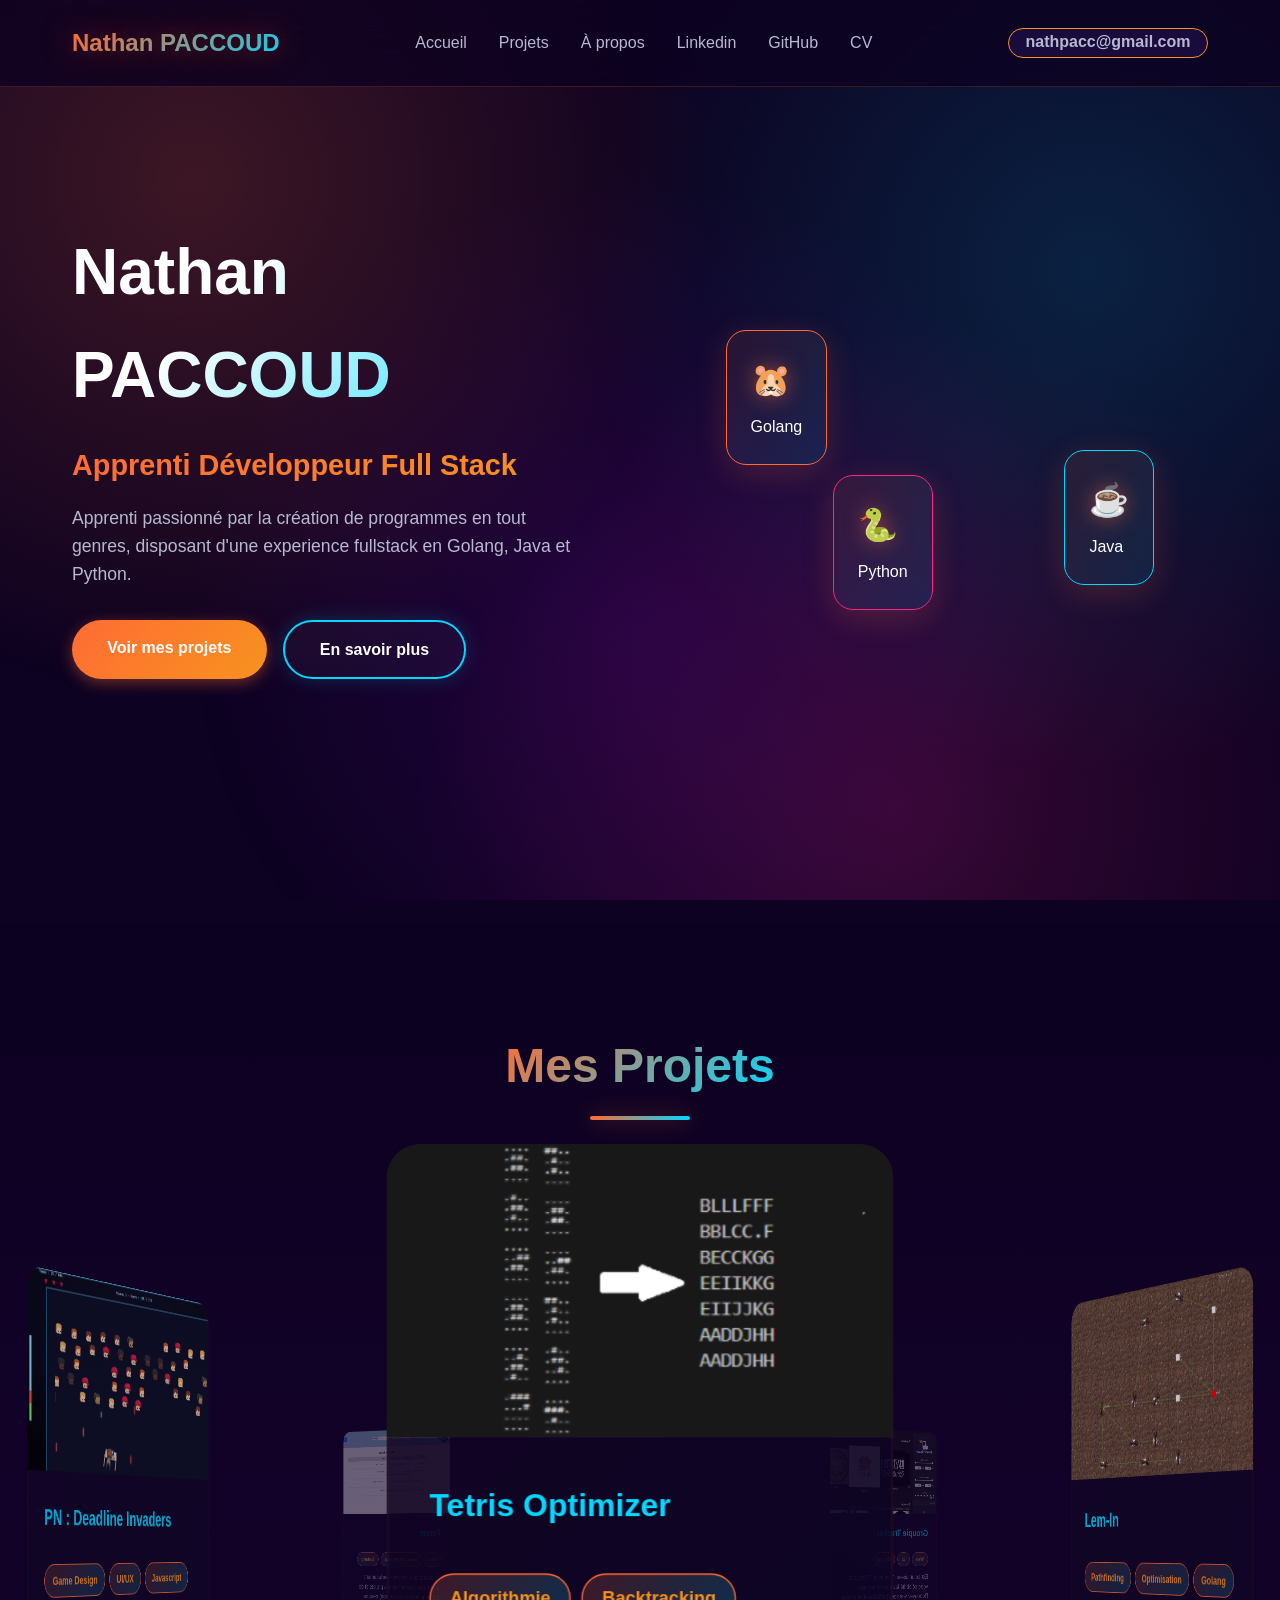
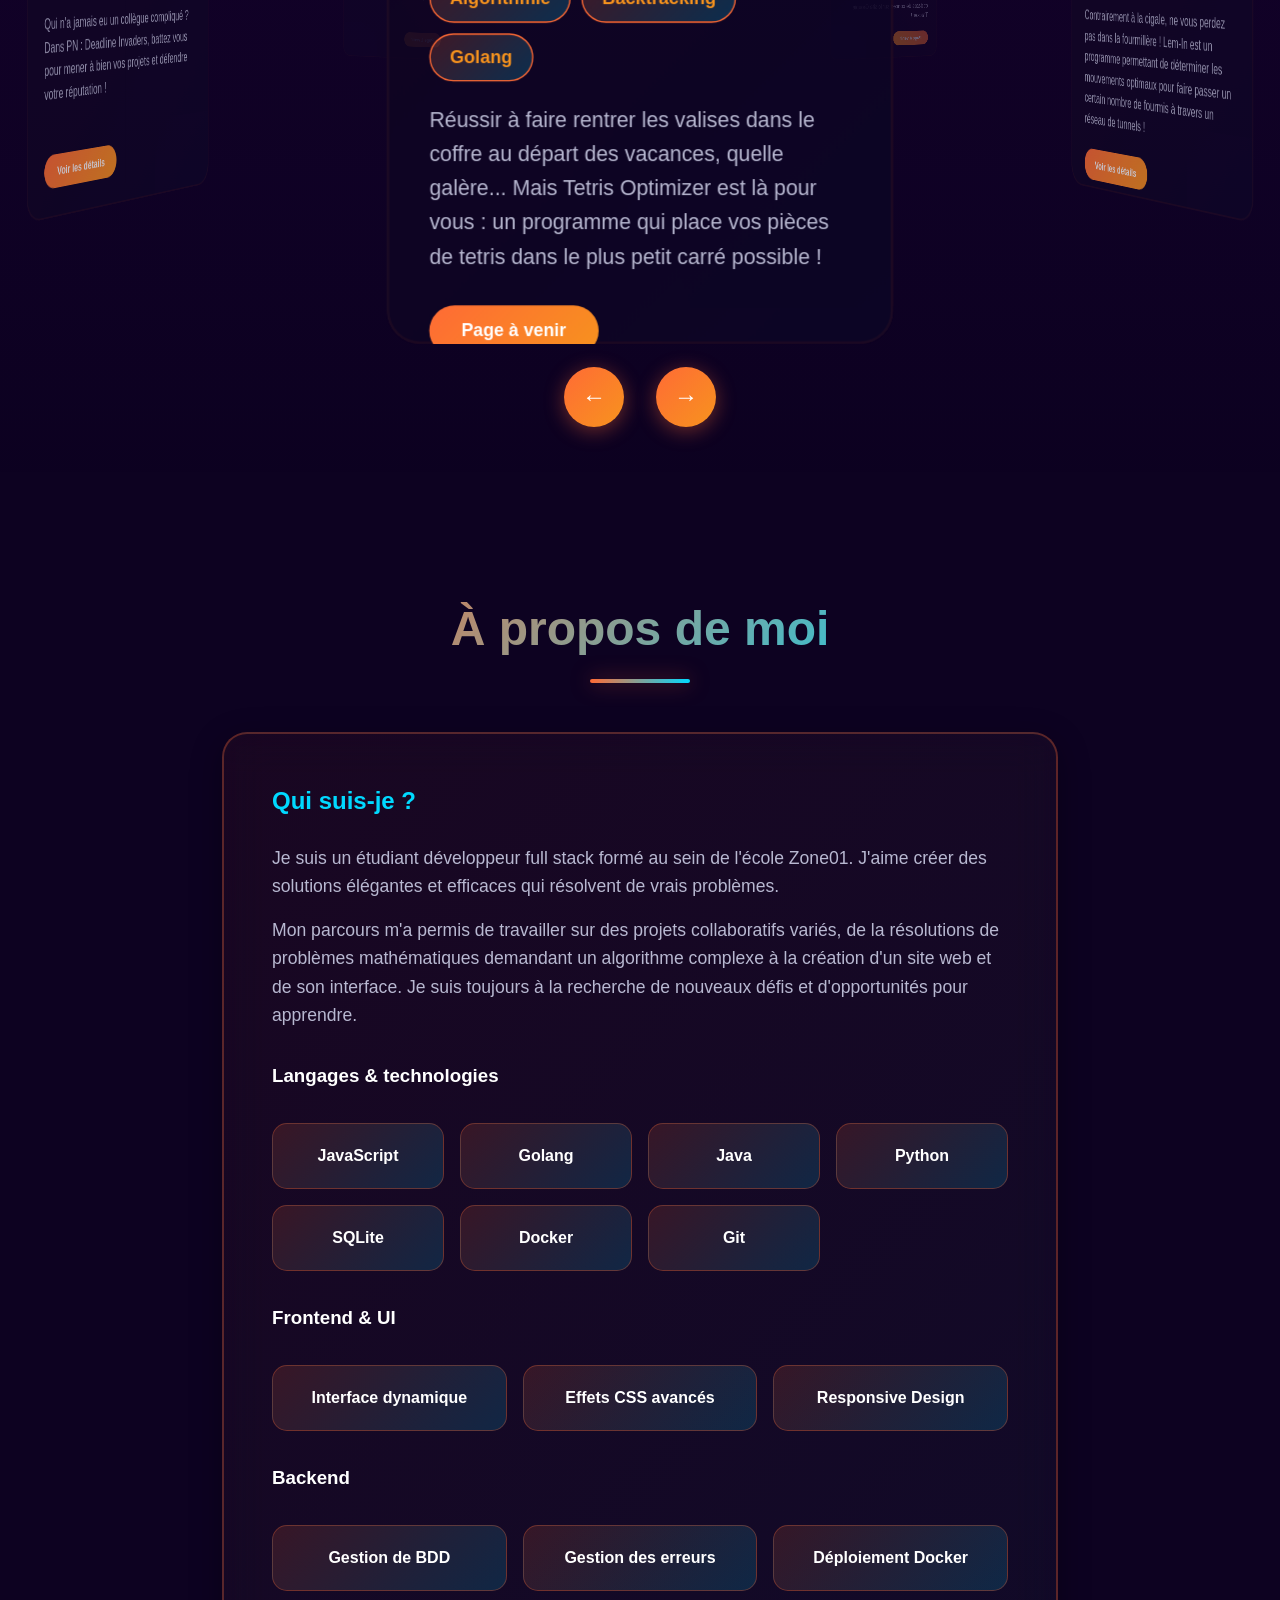
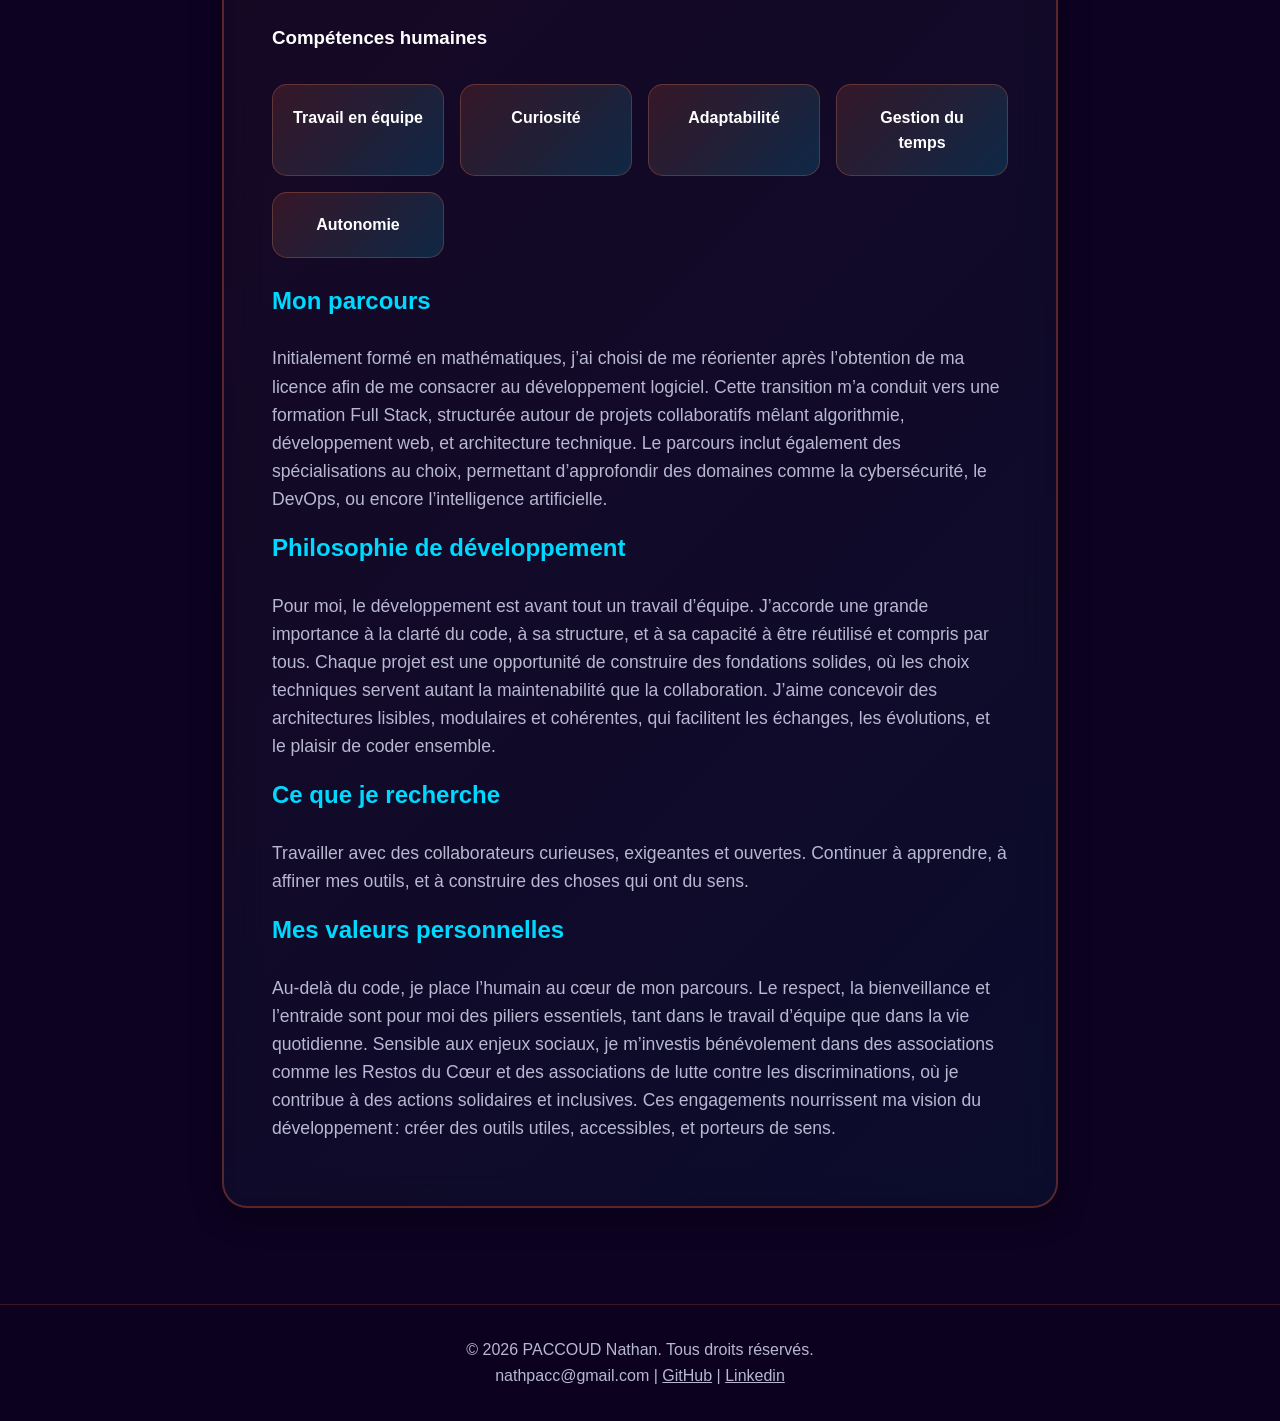
==== commit f0469883: "Mise à jour de la liste des compétences" ====
--- a/index.html
+++ b/index.html
@@ -206,7 +206,7 @@
             </p>
 
             <h3 style="margin-top: 2rem; margin-bottom: 1rem">
-              Compétences principales
+              Langages & technologies
             </h3>
             <div class="skills-list">
               <div class="skill-item">JavaScript</div>
@@ -214,9 +214,30 @@
               <div class="skill-item">Java</div>
               <div class="skill-item">Python</div>
               <div class="skill-item">SQLite</div>
-              <div class="skill-item">Algorithmie</div>
               <div class="skill-item">Docker</div>
               <div class="skill-item">Git</div>
+            </div>
+            <h3 style="margin-top: 2rem; margin-bottom: 1rem">Frontend & UI</h3>
+            <div class="skills-list">
+              <div class="skill-item">Interface dynamique</div>
+              <div class="skill-item">Effets CSS avancés</div>
+              <div class="skill-item">Responsive Design</div>
+            </div>
+            <h3 style="margin-top: 2rem; margin-bottom: 1rem">Backend</h3>
+            <div class="skills-list">
+              <div class="skill-item">Gestion de BDD</div>
+              <div class="skill-item">Gestion des erreurs</div>
+              <div class="skill-item">Déploiement Docker</div>
+            </div>
+            <h3 style="margin-top: 2rem; margin-bottom: 1rem">
+              Compétences humaines
+            </h3>
+            <div class="skills-list">
+              <div class="skill-item">Travail en équipe</div>
+              <div class="skill-item">Curiosité</div>
+              <div class="skill-item">Adaptabilité</div>
+              <div class="skill-item">Gestion du temps</div>
+              <div class="skill-item">Autonomie</div>
             </div>
             <h2>Mon parcours</h2>
             <p>
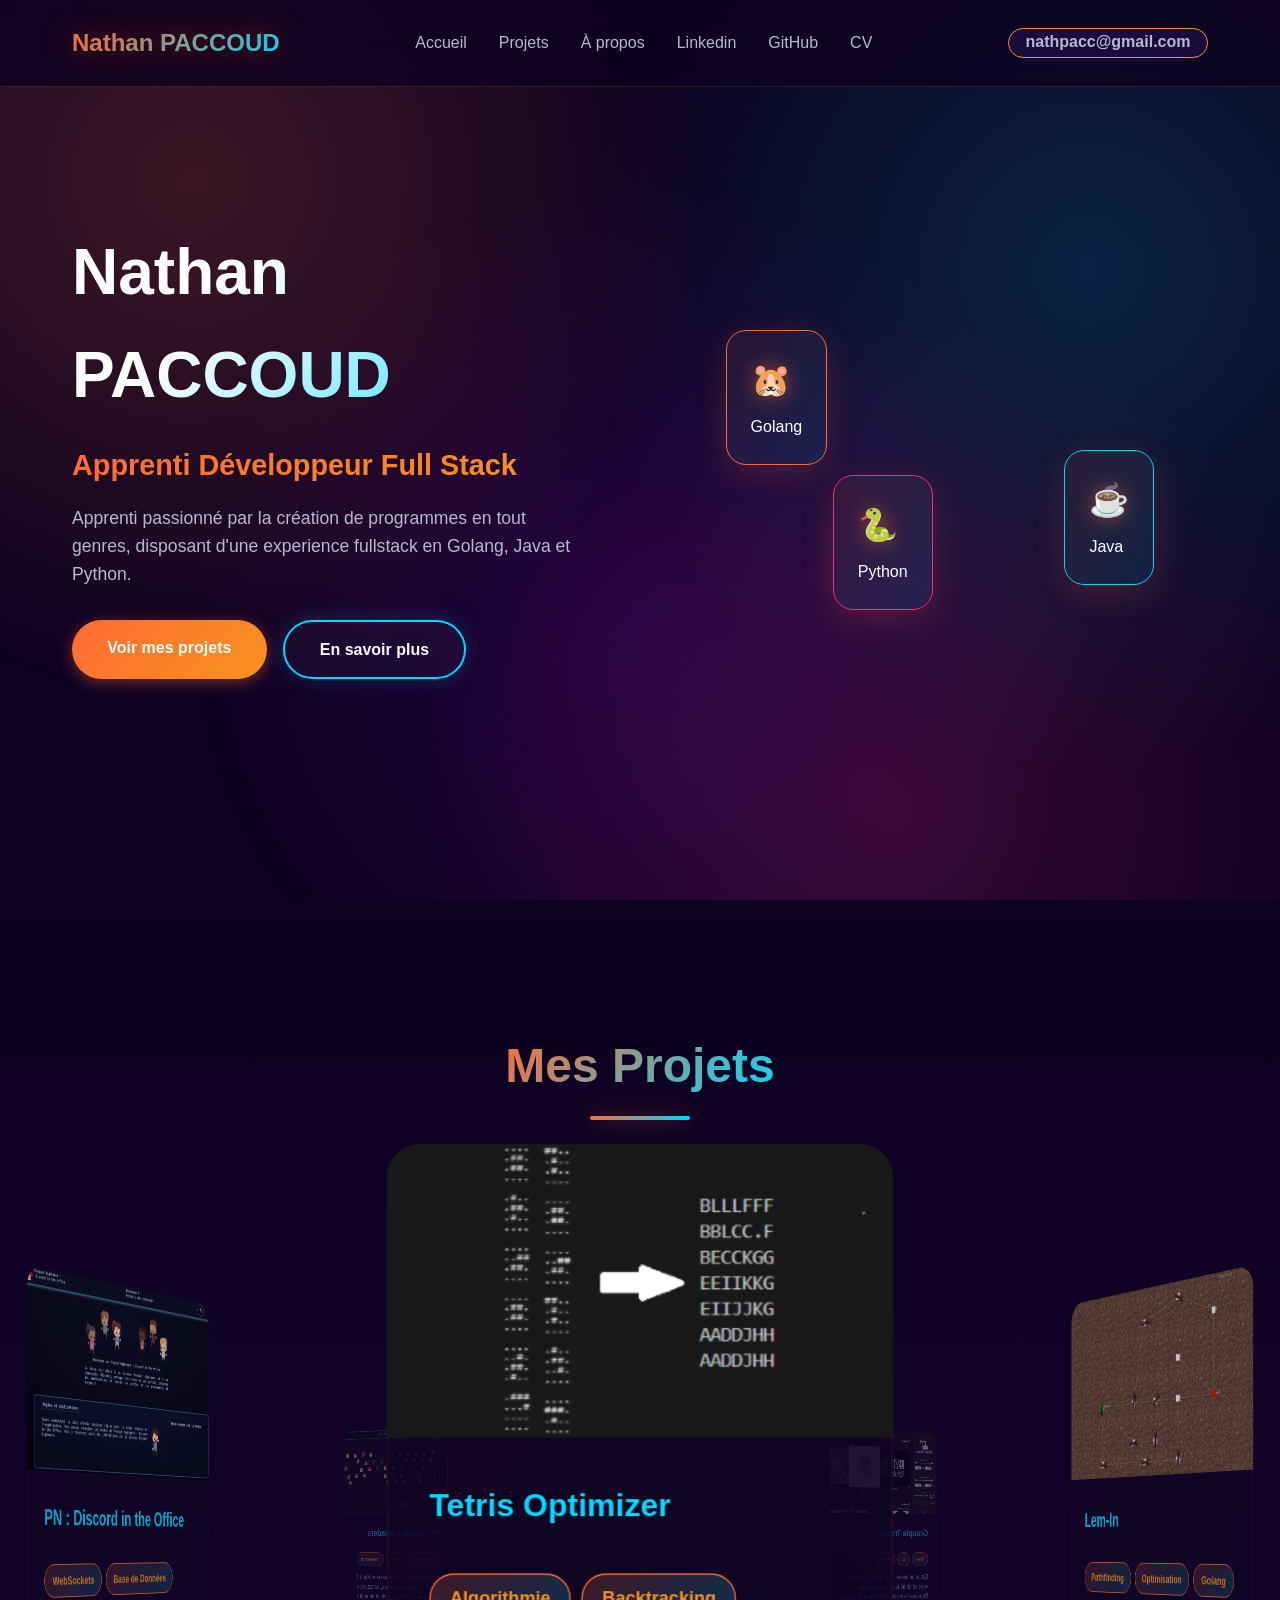
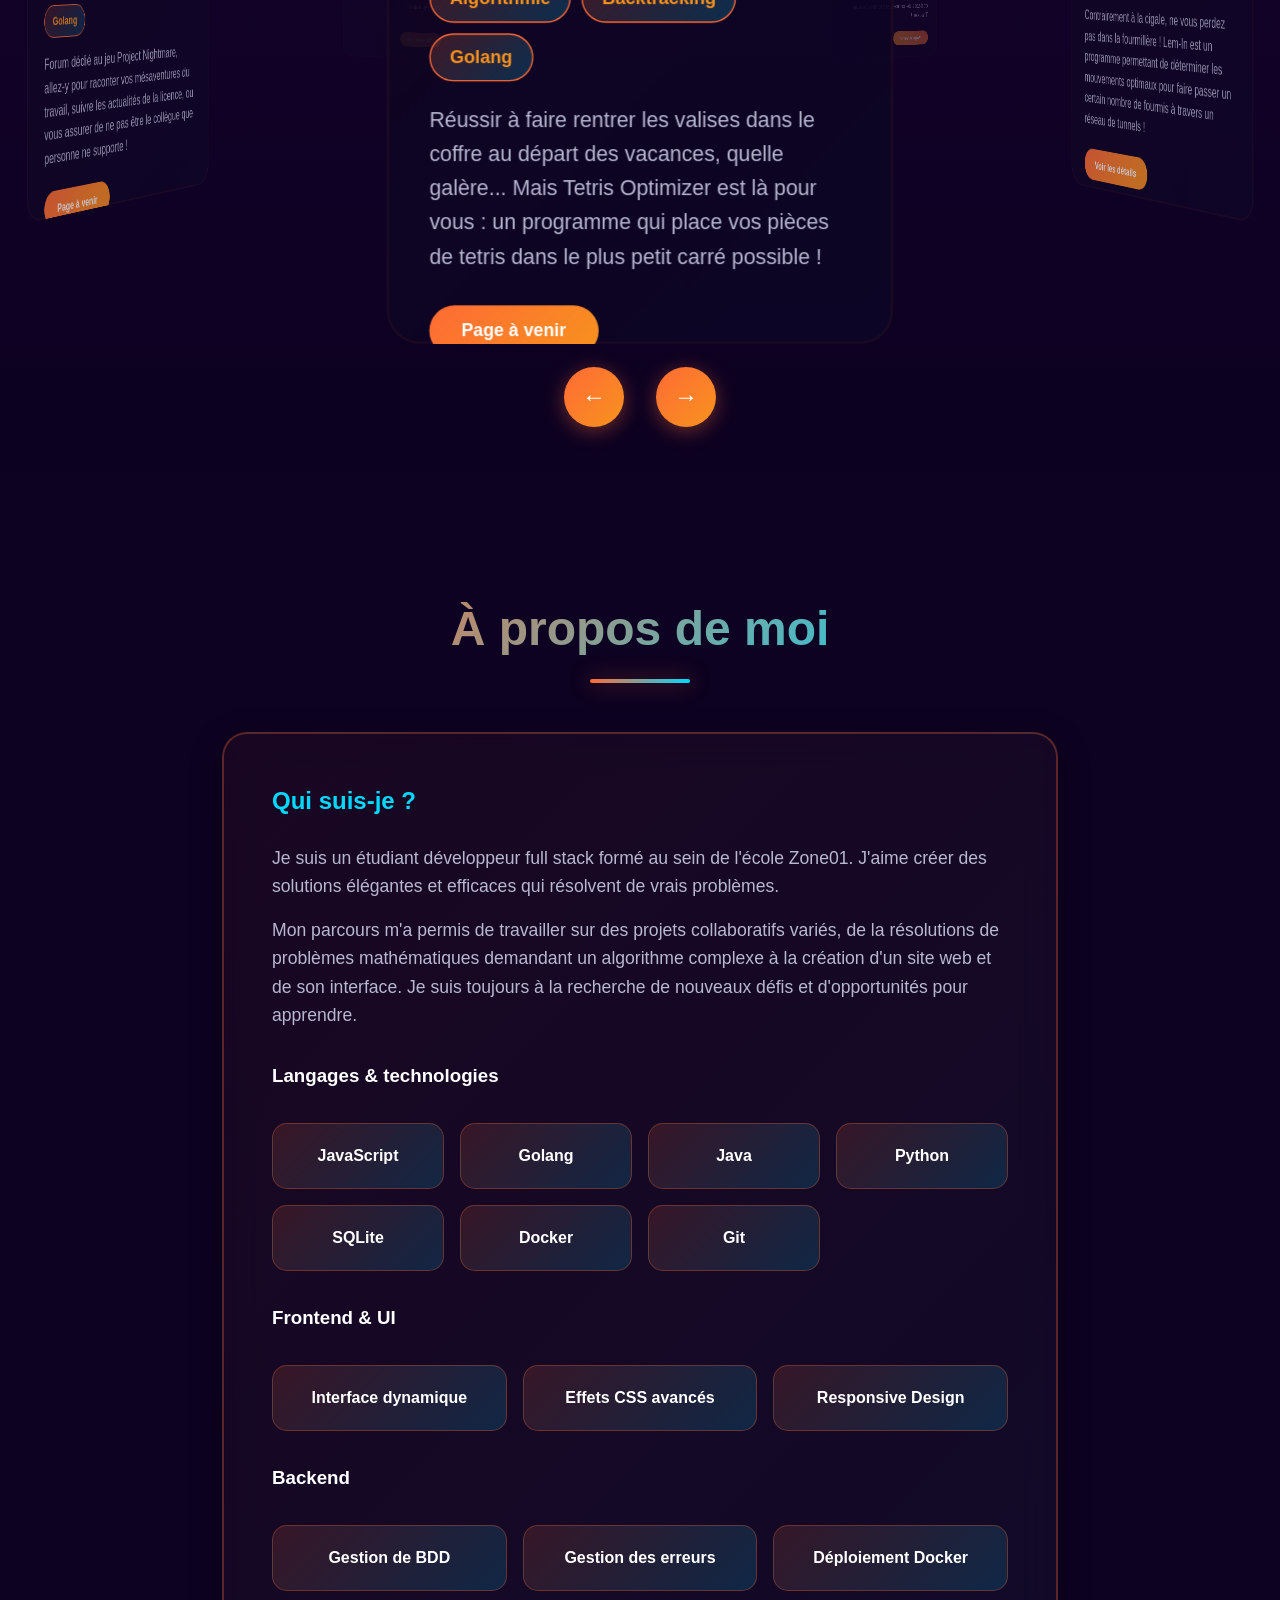
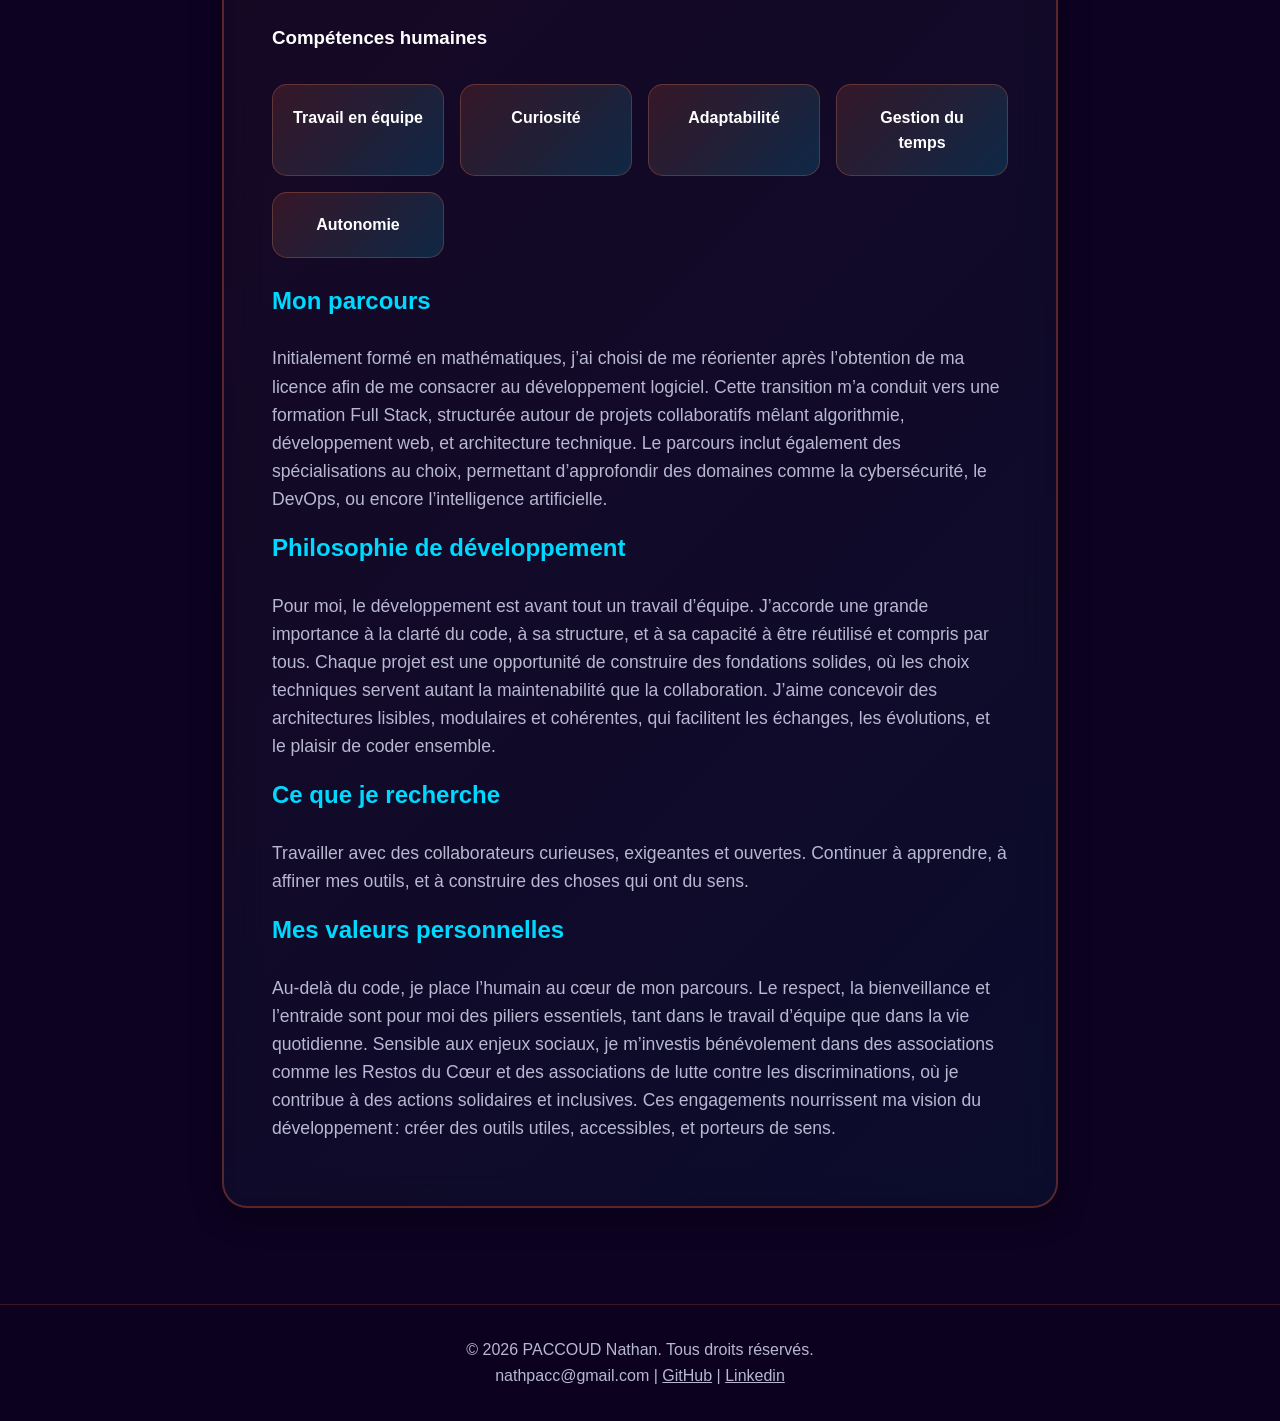
==== commit 3e3c3142: "Changing forum project for PN Discord in the Office" ====
--- a/index.html
+++ b/index.html
@@ -1,4 +1,4 @@
-<!DOCTYPE html>
+<!doctype html>
 <html lang="fr">
   <head>
     <meta charset="UTF-8" />
@@ -139,26 +139,6 @@
               </div>
 
               <!-- PROJECT 4 -->
-              <div class="project-card" data-project="4">
-                <div class="project-image">
-                  <img src="assets/images/forum.png" />
-                </div>
-                <div class="project-content">
-                  <h3>Forum</h3>
-                  <div class="project-tags">
-                    <span class="tag">Web</span>
-                    <span class="tag">Base de Données</span>
-                    <span class="tag">Golang</span>
-                  </div>
-                  <p>
-                    Un espace de discussion parfaitement adapté pour discuter de
-                    nos projets et de tout ce qui fonctionne (ou non) dedans.
-                  </p>
-                  <button class="btn-details">Page à venir</button>
-                </div>
-              </div>
-
-              <!-- PROJECT 5 -->
               <div class="project-card" data-project="5">
                 <div class="project-image">
                   <img src="assets/images/pn.png" />
@@ -178,6 +158,30 @@
                   <button class="btn-details">Voir les détails</button>
                 </div>
               </div>
+
+              <!-- PROJECT 5 -->
+              <div class="project-card" data-project="4">
+                <div class="project-image">
+                  <img src="assets/images/rtf.png" />
+                </div>
+                <div class="project-content">
+                  <h3>PN : Discord in the Office</h3>
+                  <div class="project-tags">
+                    <span class="tag">WebSockets</span>
+                    <span class="tag">Base de Données</span>
+                    <span class="tag">Golang</span>
+                  </div>
+                  <p>
+                    Forum dédié au jeu Project Nightmare, allez-y pour raconter
+                    vos mésaventures du travail, suivre les actualités de la
+                    licence, ou vous assurer de ne pas être le collègue que
+                    personne ne supporte !
+                  </p>
+                  <button class="btn-details">Page à venir</button>
+                </div>
+              </div>
+
+              <!-- END PROJECTS -->
             </div>
             <div class="carousel-controls">
               <button class="carousel-btn prev">←</button>
@@ -345,44 +349,51 @@
           <div class="detail-section">
             <h3>Vue d'ensemble</h3>
             <p>
-              Dans Lem-In, l'objectif est de faire passer un nombre défini de
-              fourmis à travers une fourmillière le plus rapidement possible.
-              Les données (nombre de fourmis et agencement de la fourmillère)
-              sont transmises à travers un document texte que le logiciel doit
-              interpréter. Il doit ainsi vérifier que les données sont
-              correcter, puis proposer une résolution pour permettre à
-              l'ensemble des fourmis d'atteindre la dernière salle, sachant
-              qu'il ne peut pas y avoir plus d'une fourmi par salle à la fin de
-              chaque tour. L'option "visualizer" a été ajouté au projet, offrant
-              une animation représentant le mouvement des fourmis.
+              Lem-In est un projet d'optimisation algorithmique dont l'objectif
+              est de faire traverser une colonie de fourmis à travers un réseau
+              de salles le plus rapidement possible. Le logiciel reçoit en
+              entrée un fichier texte décrivant le nombre de fourmis et
+              l'agencement de la fourmilière. Après avoir validé l'intégrité des
+              données, le programme calcule le cheminement optimal pour
+              acheminer l'ensemble des fourmis vers la sortie, en respectant la
+              contrainte critique : une salle ne peut contenir qu'une seule
+              fourmi par tour. Une option "visualizer" a été intégrée pour
+              offrir une représentation graphique et animée du mouvement des
+              fourmis.
             </p>
           </div>
 
           <div class="detail-section">
             <h3>Technologies utilisées</h3>
             <p>
-              Le projet est réalisé uniquement avec les packages natifs de Go, à
-              l'exception du package ebiten utilisé pour l'option "visualizer".
+              Le projet a été développé en Go (Golang), en utilisant
+              exclusivement la bibliothèque standard pour la partie logique et
+              algorithmique. Pour la partie graphique, la bibliothèque
+              <strong>Ebitengine</strong> (Ebiten) a été exploitée afin de
+              réaliser l'outil de visualisation.
             </p>
           </div>
 
           <div class="detail-section">
             <h3>Fonctionnalités principales</h3>
             <p>
-              • Vérification et interprétation du fichier de données : Le
-              programme vérifie que le fichier de données ait un format
-              compatible et interprète son contenu pour enregistrer les
-              informations nécessaires en structures go.
-            </p>
-            <p>
-              • Algorithme : Le programme dispose d'une algorithme permettant de
-              déterminer, pour une colonie données, le parcours idéal pour que X
-              fourmis atteignent le plus rapidement possible la sortie. Le
-              résultat est transmis sous forme de texte dans le terminal.
-            </p>
-            <p>
-              • Animation : Avec l'utilisation de l'option "visualizer", une
-              animation se lance permettant de voir le déplacement des fourmis.
+              • <strong>Parsing et validation :</strong> Analyse syntaxique
+              rigoureuse du fichier de données pour garantir un format
+              compatible et conversion des informations en structures de données
+              Go optimisées.
+            </p>
+            <p>
+              • <strong>Algorithme d'optimisation :</strong> Implémentation d'un
+              algorithme de recherche de chemins maison, permettant de
+              déterminer les trajectoires parallèles idéales pour minimiser le
+              nombre de tours total. Les instructions de mouvement sont affichée
+              en fin de programme dans le terminal.
+            </p>
+            <p>
+              • <strong>Visualisation dynamique :</strong> Intégration d'une
+              fenêtre graphique permettant d'observer en temps réel le
+              déplacement des fourmis à travers la colonie, facilitant ainsi la
+              compréhension de la solution proposée.
             </p>
           </div>
           <div class="detail-section">
@@ -474,58 +485,62 @@
           <div class="detail-section">
             <h3>Vue d'ensemble</h3>
             <p>
-              Project Nightmare : Deadline Invaders est un jeu web inspiré de
-              Space Invaders, mais présentant tout de même une petite touche
-              d'innovation et d'originalité. Le jeu dispose de deux modes : le
-              histoire, qui propose de courtes cinématiques pour donner du
-              contexte ainsi que la possibilité de nommé le "collègue relou",
-              parfait pour se défoulé après été témoins de conflits sur le lieu
-              de travail, et le mode sans-fin, pour un peu plus de challenge. Ce
-              projet a été réalisé dans le cadre de ma formation au sein de
-              l'école Zone01 et répond à un cahier des charges précis.
+              Project Nightmare : Deadline Invaders est un jeu web inspiré du
+              classique Space Invaders, revisité avec une touche d'originalité
+              et d'humour. Le jeu propose deux modes : le mode Histoire, qui
+              intègre de courtes cinématiques pour contextualiser l'aventure et
+              permet de nommer le "collègue relou", parfait pour se défouler
+              après été témoin de conflits sur le lieu de travail, et le mode
+              sans-fin, pour un peu plus de challenge. et le mode Sans-fin, axé
+              sur le challenge et le score. Ce projet a été réalisé dans le
+              cadre de ma formation au sein de l'école Zone01, en réponse à un
+              cahier des charges technique rigoureux.
             </p>
           </div>
 
           <div class="detail-section">
             <h3>Technologies utilisées</h3>
             <p>
-              Le projet est réalisé uniquement en HTML, CSS et Javascript. Le
-              cahier des charges interdisait strictement l'utilisation de canvas
-              ou de framework. Les musiques sont des musiques libres de droits
-              disponibles sur internet, les personnages et cinématiques ont été
-              créer par nous même.
+              Le projet a été développé exclusivement en HTML, CSS et JavaScript
+              pur. Le cahier des charges interdisait strictement l'utilisation
+              de l'élément Canvas ou de frameworks, imposant une gestion directe
+              du DOM pour les animations. Les musiques sont libres de droits,
+              tandis que le design des personnages et les cinématiques ont été
+              intégralement créés par notre équipe.
             </p>
           </div>
 
           <div class="detail-section">
             <h3>Fonctionnalités principales</h3>
             <p>
-              • Déplacements et tirs : Le joueur contrôle un employé qui doit
-              envoyer son travail à ses collègues tout en évitant le collègue
-              difficile. Il se déplace de gauche à droite et "tire" son travail
-              vers ses collègues.
-            </p>
-            <p>
-              • Timer : En mode histoire, le joueur dispose de 60 secondes pour
-              terminer le niveau.
-            </p>
-            <p>
-              • Power-Ups : Le joueur dispose d'une liste de Power-Ups
-              prédéfinie, chacun présentant un avantage pour la complétion du
-              niveau.
-            </p>
-            <p>
-              • Pause : Le joueur peut mettre le jeu en pause et le reprendre à
-              tout moment.
+              • <strong>Déplacements et tirs :</strong> Le joueur incarne un
+              employé qui doit transmettre ses dossiers à ses collègues tout en
+              évitant les interruptions du collègue difficile. Les mécaniques
+              incluent le déplacement latéral et le "tir" de travail.
+            </p>
+
+            <p>
+              • <strong>Timer :</strong> En mode Histoire, le joueur dispose de
+              60 secondes pour accomplir ses objectifs et terminer le niveau.
+            </p>
+            <p>
+              • <strong>Power-Ups :</strong> Le joueur dispose d'une liste de
+              Power-Ups prédéfinie, chacun présentant un avantage pour la
+              complétion du niveau.
+            </p>
+            <p>
+              • <strong>Pause :</strong> Le joueur peut mettre le jeu en pause
+              et le reprendre à tout moment.
             </p>
           </div>
           <div class="detail-section">
             <h3>Résultats</h3>
             <p>
-              Les retours ont été très positifs. Toutes les personnes ayant eu
-              l'occasion de tester le jeu ont trouvé l'idée originale et
-              amusante et non eu aucun mal à déterminer quel nom choisir pour le
-              collègue. Cela prouve que le jeu répond à une demande existante !
+              Les retours ont été extrêmement positifs. Les testeurs ont salué
+              l'originalité du concept et l'aspect divertissant de la
+              personnalisation de l'antagoniste. La sélection du nom à, en
+              particulier, beaucoup inspiré nos testeurs. Cela prouve que le jeu
+              répond à une demande existante !
             </p>
           </div>
 
@@ -579,10 +594,10 @@
               >Bientôt disponible</a
             >
             <a
-              href="https://votre-projet-demo.com"
+              href="https://jadejlc.itch.io/deadline-invaders"
               class="btn btn-secondary"
               target="_blank"
-              >Bientôt disponible</a
+              >Essayez moi !</a
             >
           </div>
         </div>
